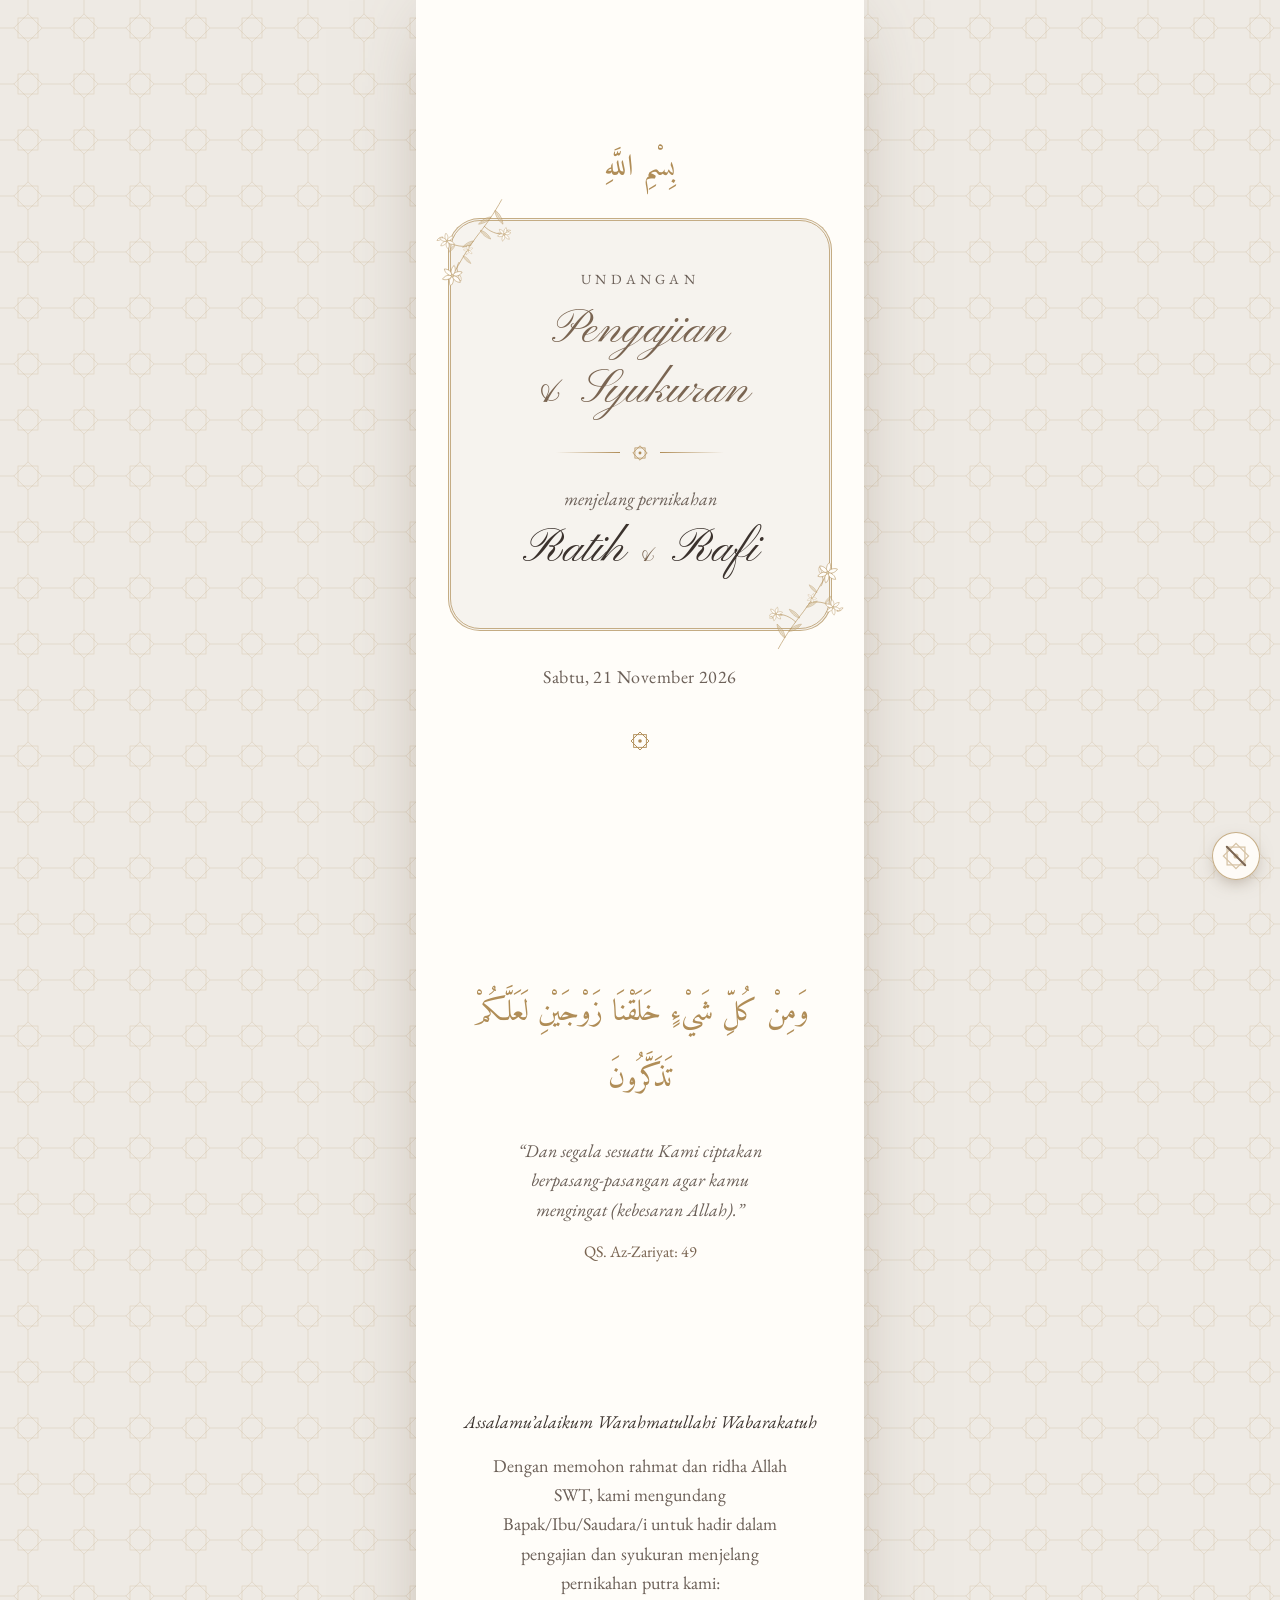
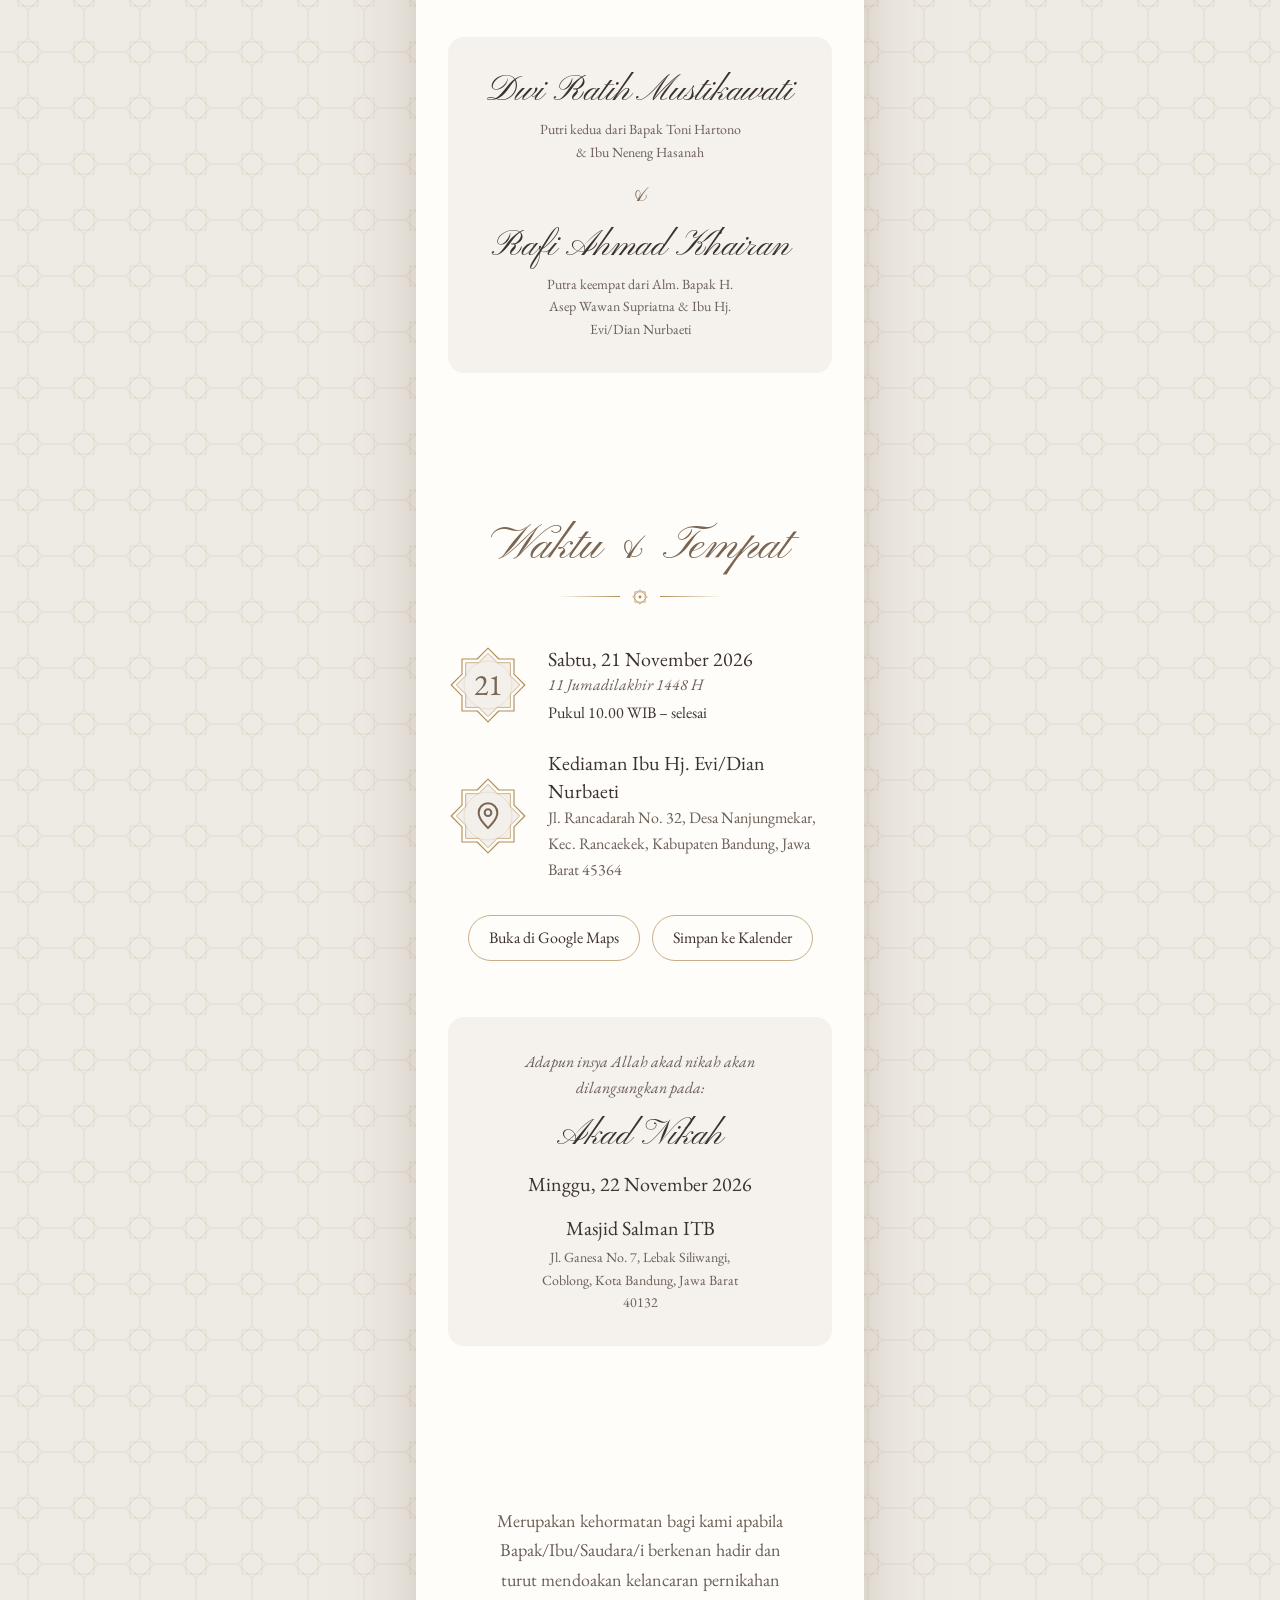
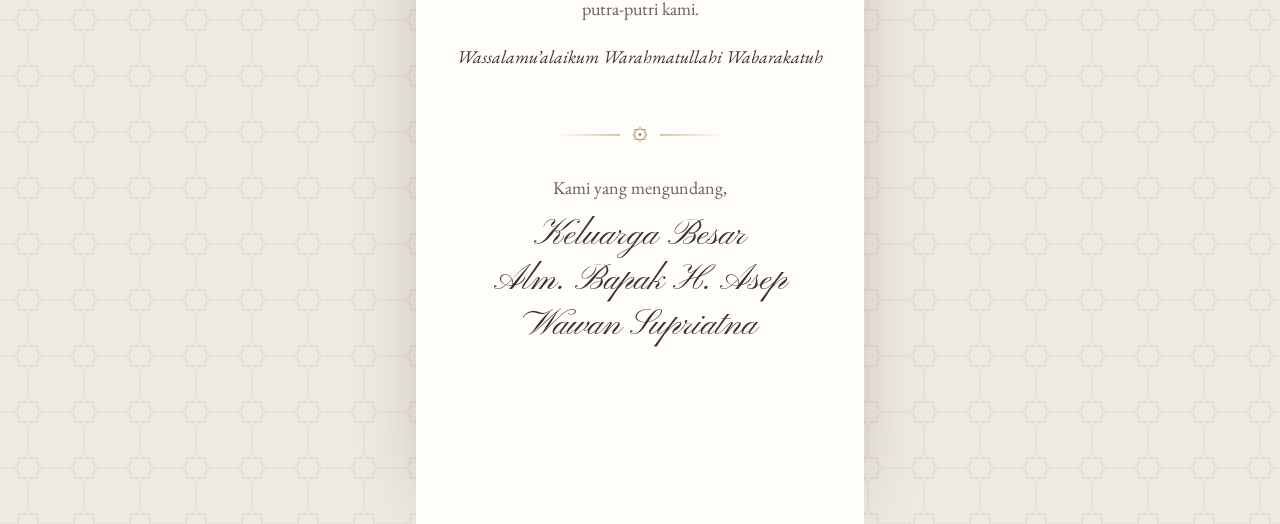
==== syukuran-rafi/index.html @ 630d7505 "Kategori: Teman Ratih & Rafi" ====
<!doctype html>
<html lang="id">
  <head>
    <meta charset="UTF-8" />
    <meta name="viewport" content="width=device-width, initial-scale=1.0" />
    <meta name="theme-color" content="#EEEAE4" />
    <link
      rel="icon"
      href="data:image/svg+xml,%3Csvg xmlns='http://www.w3.org/2000/svg' viewBox='-12 -12 24 24'%3E%3Cg fill='%23b08d57'%3E%3Crect x='-8' y='-8' width='16' height='16'/%3E%3Crect x='-8' y='-8' width='16' height='16' transform='rotate(45)'/%3E%3C/g%3E%3C/svg%3E"
    />
    <title>Undangan Pengajian & Syukuran Ratih & Rafi</title>
    <meta name="description" content="Undangan Pengajian & Syukuran Ratih & Rafi." />
    <meta property="og:title" content="Undangan Pengajian & Syukuran Ratih & Rafi" />
    <meta property="og:description" content="Dengan memohon rahmat dan ridha Allah SWT, kami mengundang Anda." />
    <link rel="preconnect" href="https://fonts.googleapis.com" />
    <link rel="preconnect" href="https://fonts.gstatic.com" crossorigin />
    <link
      href="https://fonts.googleapis.com/css2?family=Amiri:wght@400;700&family=EB+Garamond:ital,wght@0,400;0,500;1,400&family=Pinyon+Script&display=swap"
      rel="stylesheet"
    />
    <script type="module" crossorigin src="/assets/index-BGv2M8M6.js"></script>
    <link rel="modulepreload" crossorigin href="/assets/rolldown-runtime-hePW80VL.js">
    <link rel="stylesheet" crossorigin href="/assets/index-fp4oe4jm.css">
  </head>
  <body>
    <div id="root"></div>
  </body>
</html>
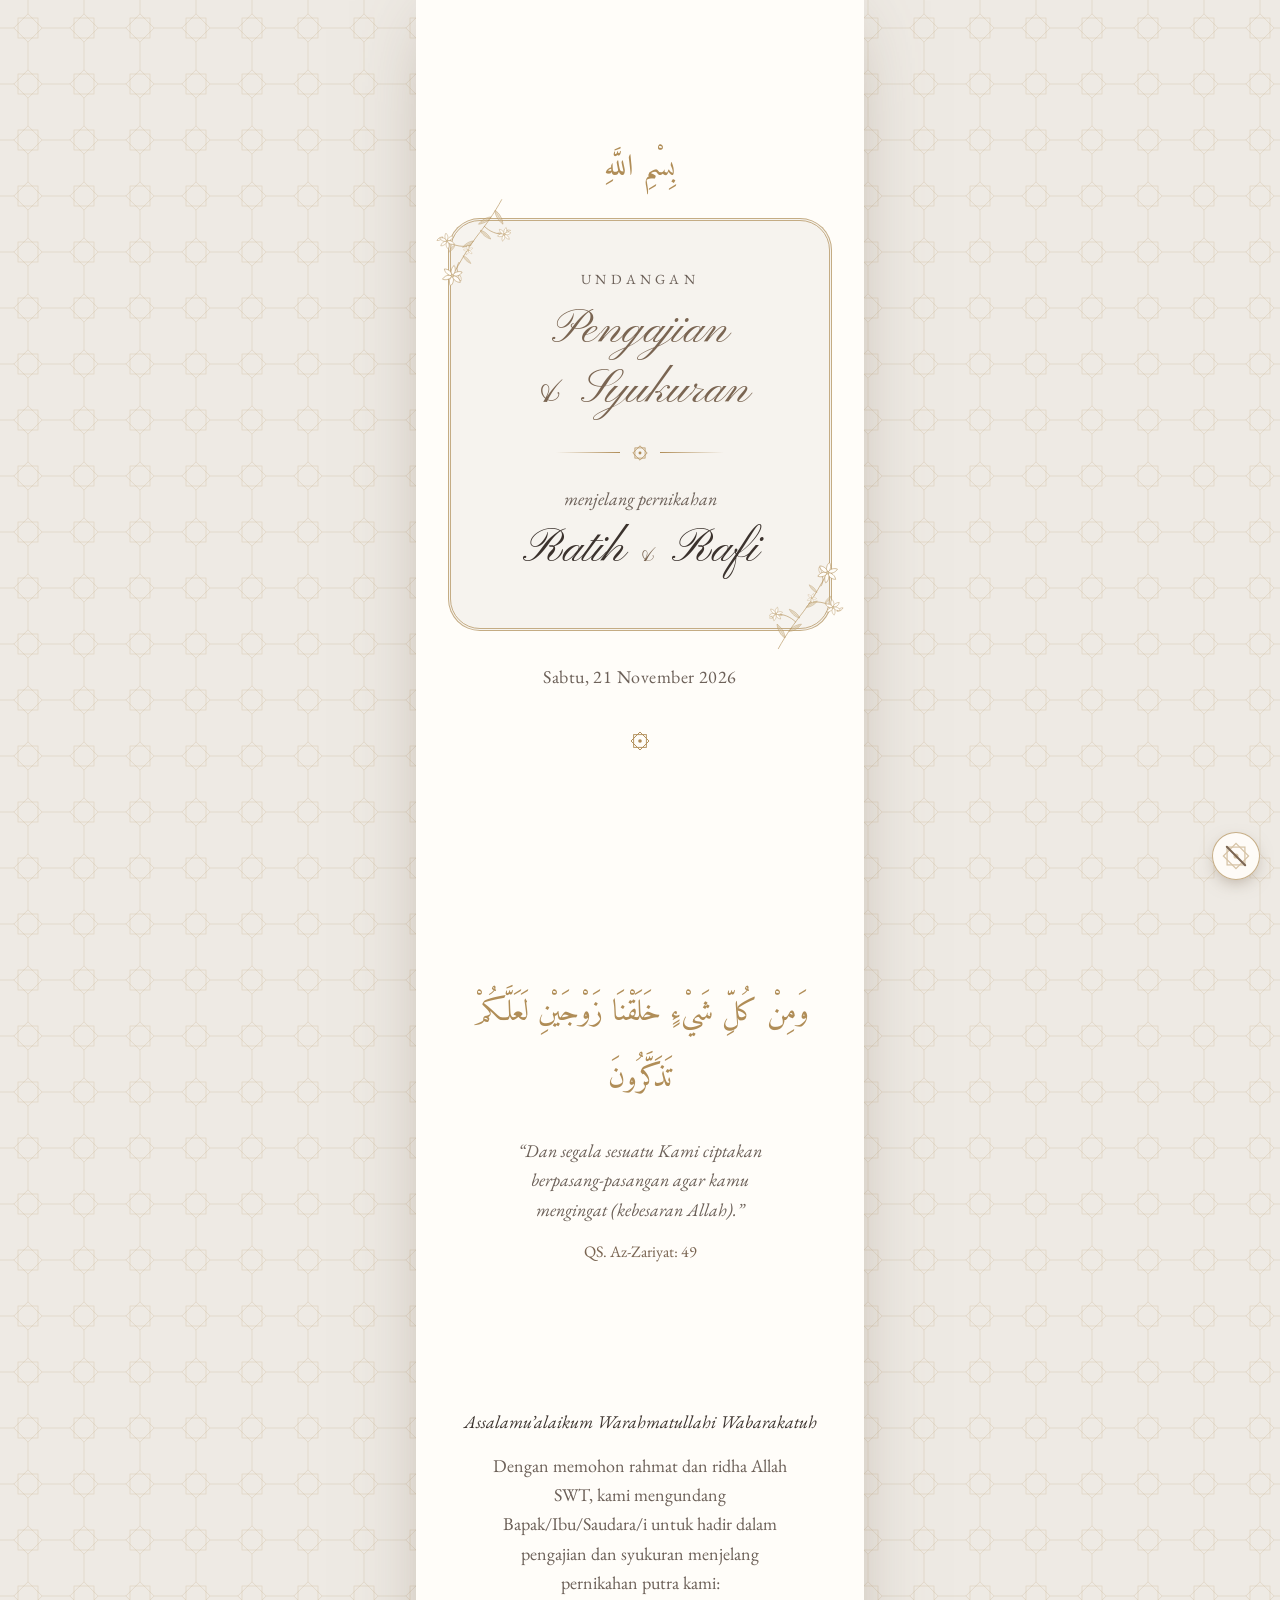
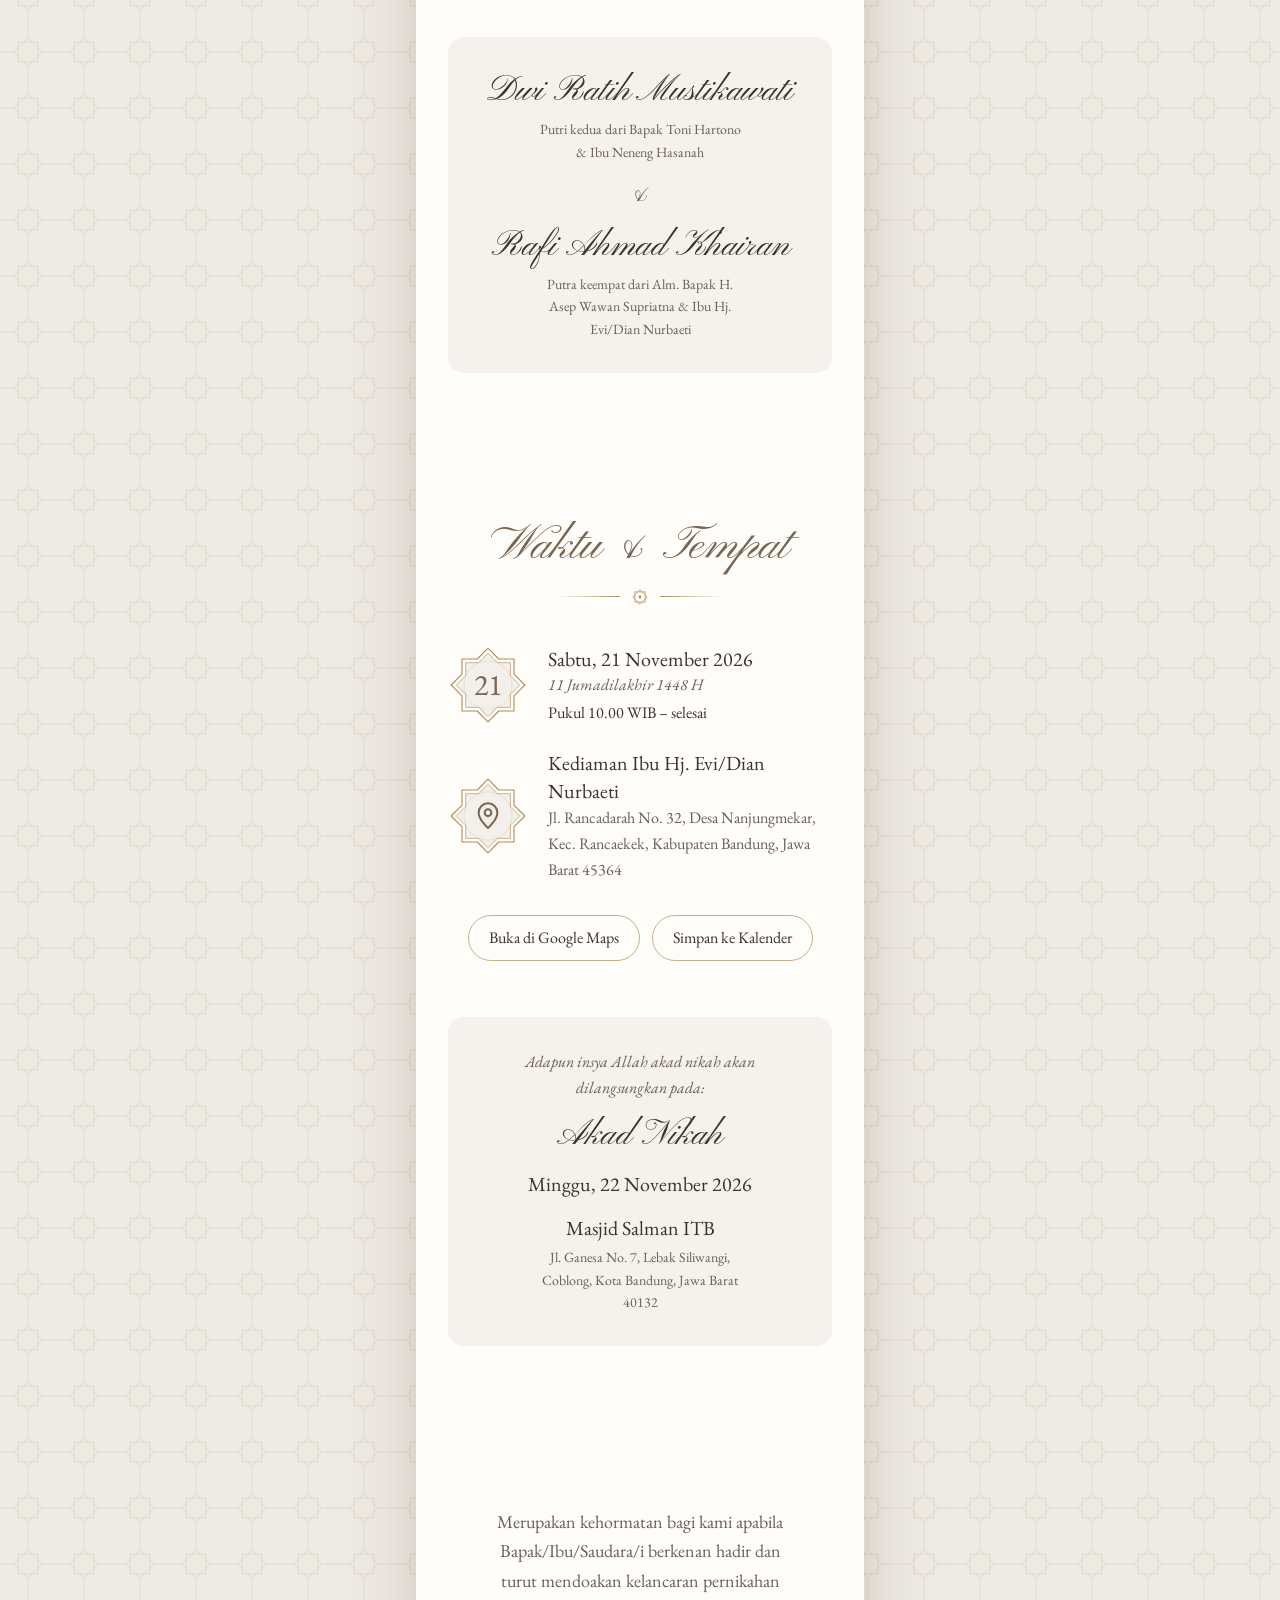
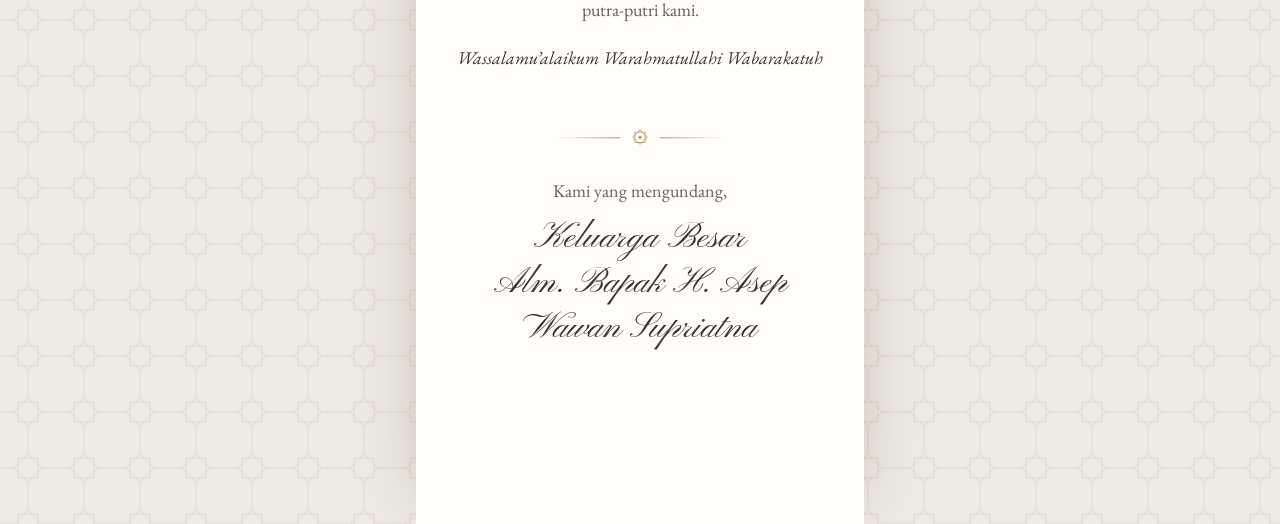
==== commit 4d2584e0: "Rincian keluarga per undangan untuk PDF" ====
--- a/syukuran-rafi/index.html
+++ b/syukuran-rafi/index.html
@@ -18,9 +18,9 @@
       href="https://fonts.googleapis.com/css2?family=Amiri:wght@400;700&family=EB+Garamond:ital,wght@0,400;0,500;1,400&family=Pinyon+Script&display=swap"
       rel="stylesheet"
     />
-    <script type="module" crossorigin src="/assets/index-BGv2M8M6.js"></script>
+    <script type="module" crossorigin src="/assets/index-CA8IB-wO.js"></script>
     <link rel="modulepreload" crossorigin href="/assets/rolldown-runtime-hePW80VL.js">
-    <link rel="stylesheet" crossorigin href="/assets/index-fp4oe4jm.css">
+    <link rel="stylesheet" crossorigin href="/assets/index-BjZryoip.css">
   </head>
   <body>
     <div id="root"></div>
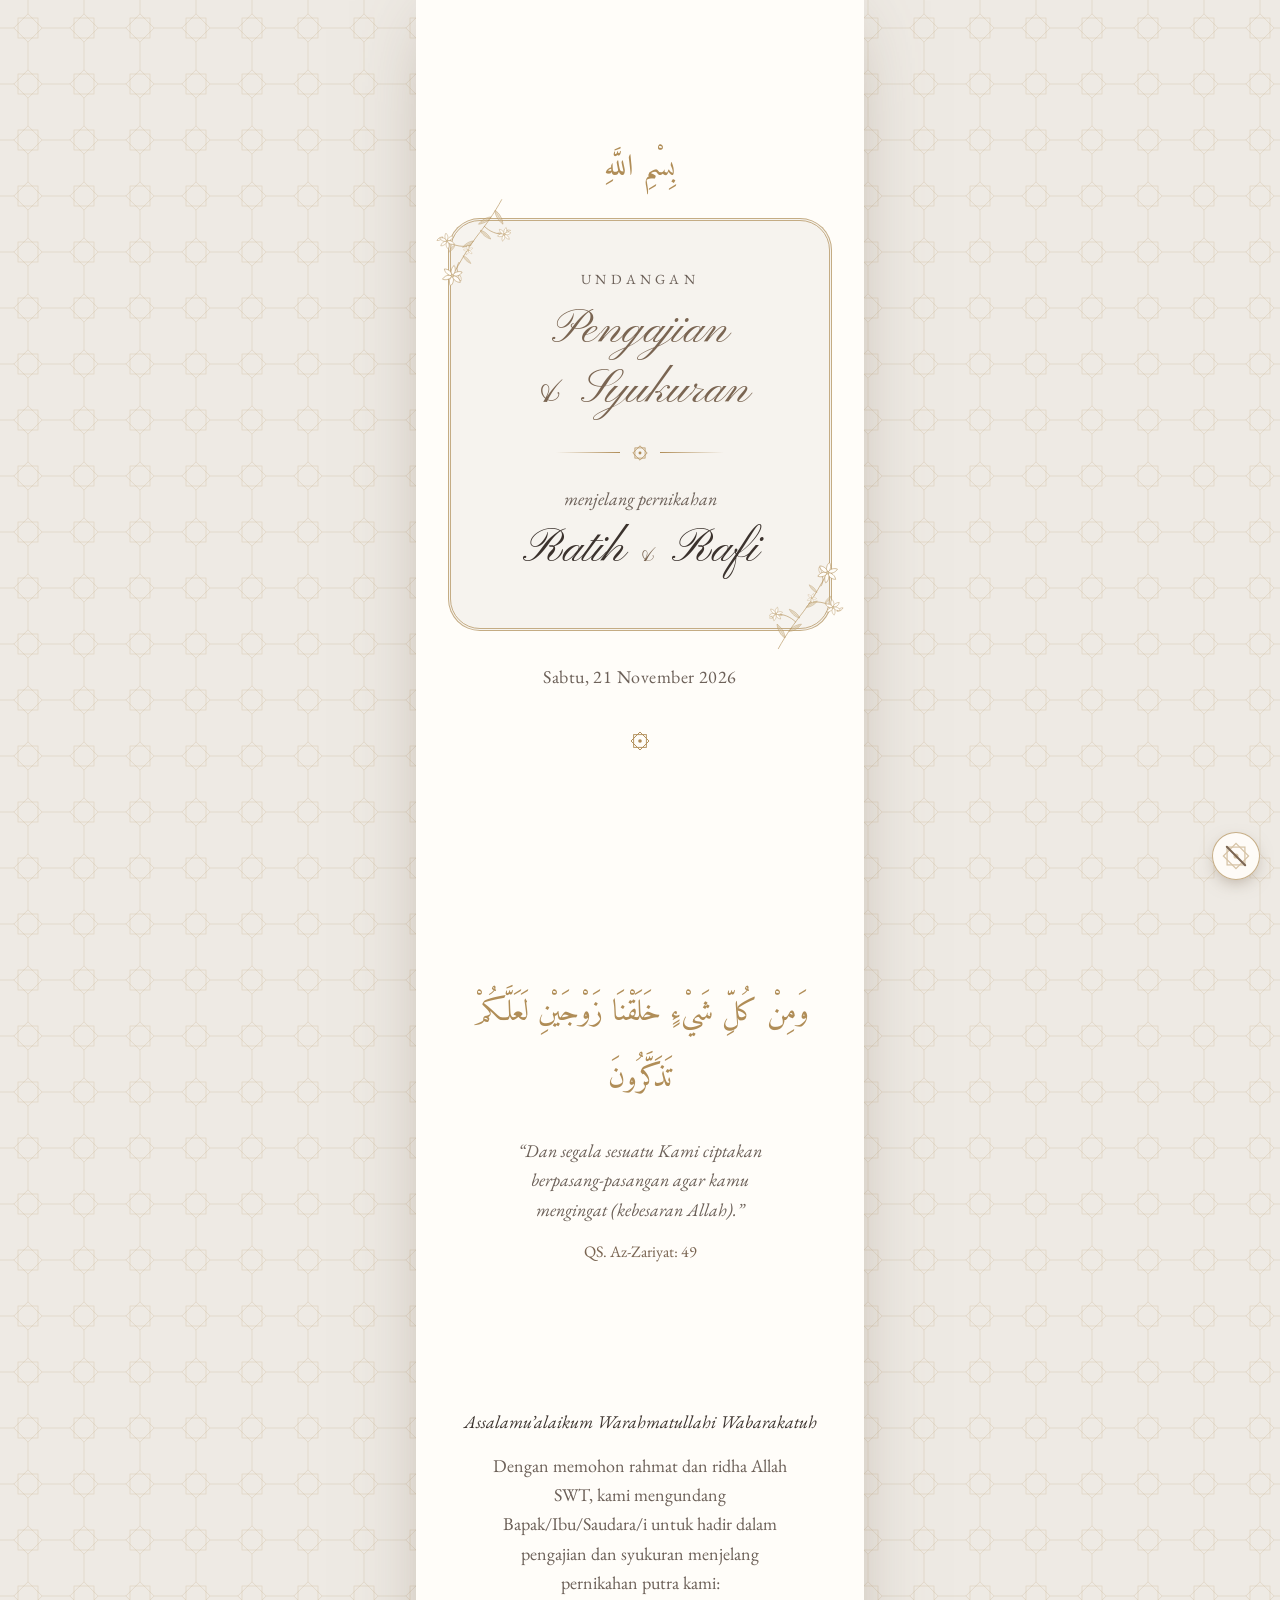
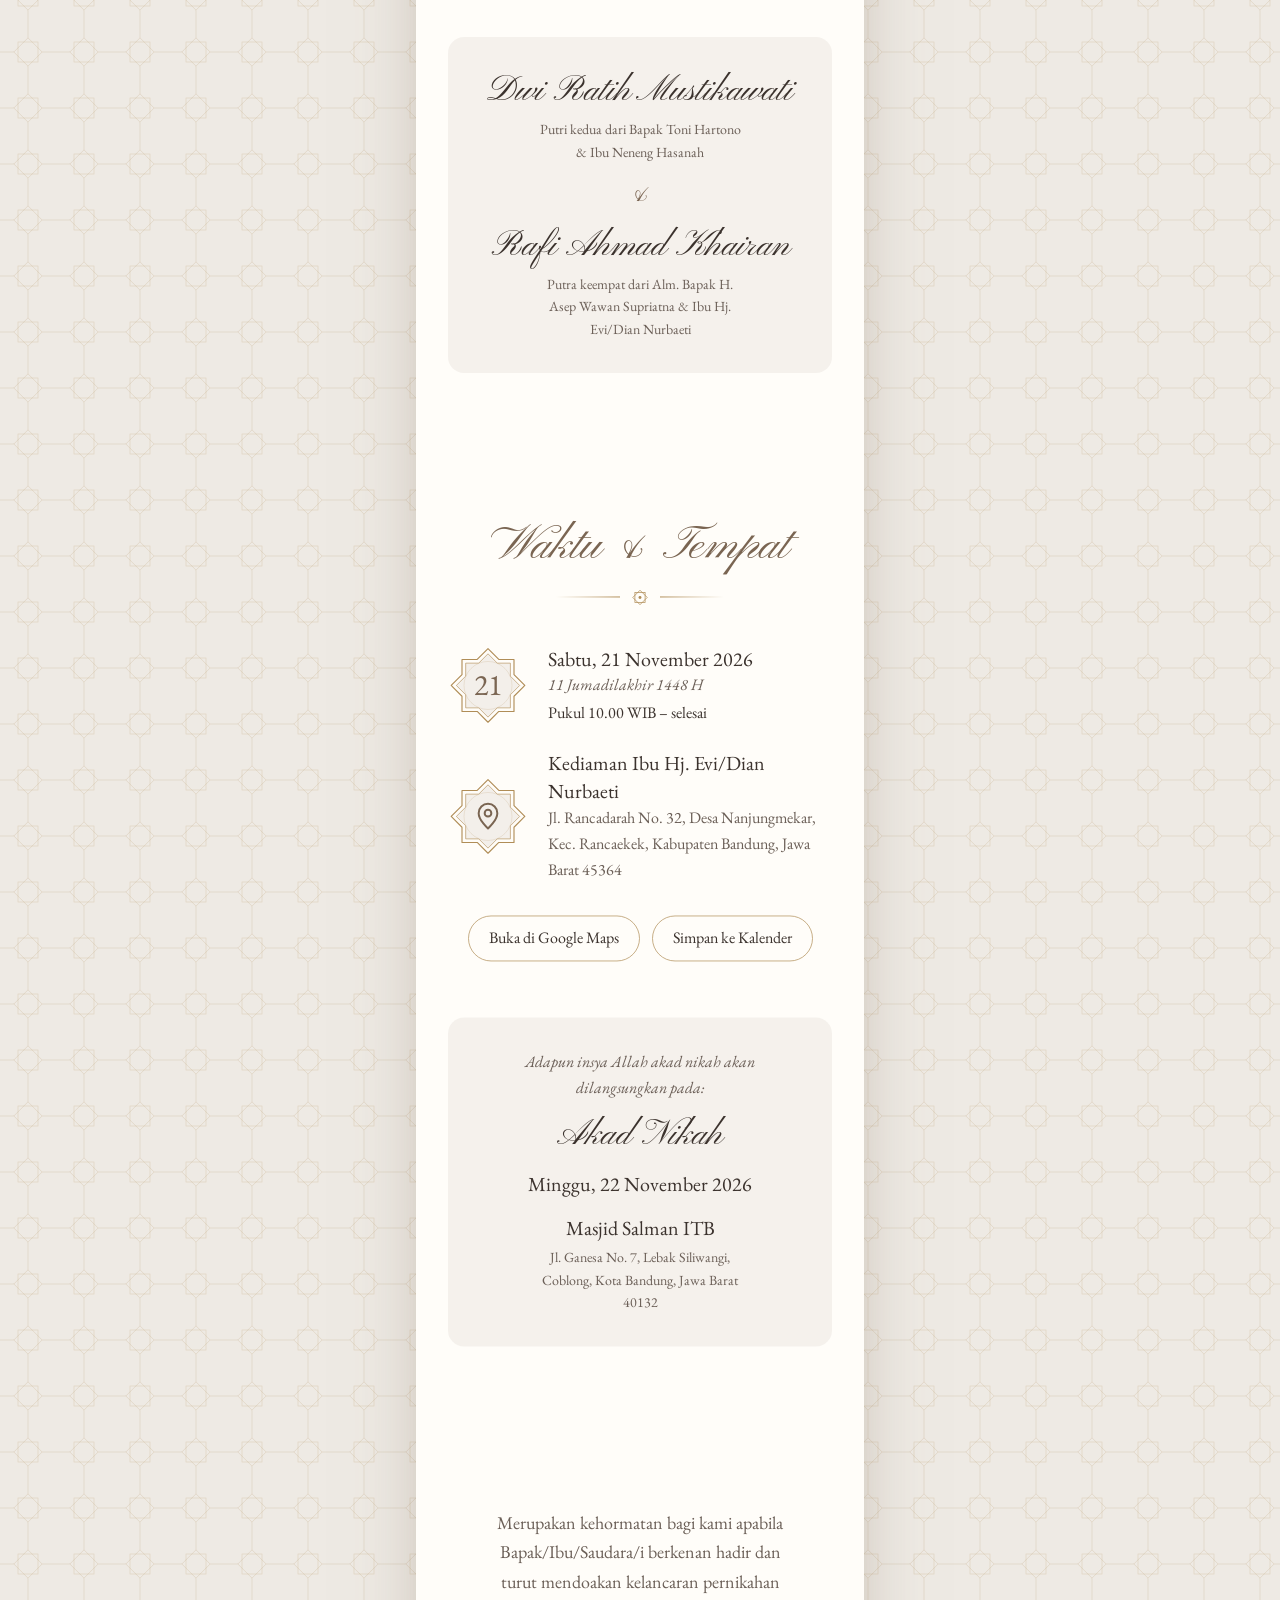
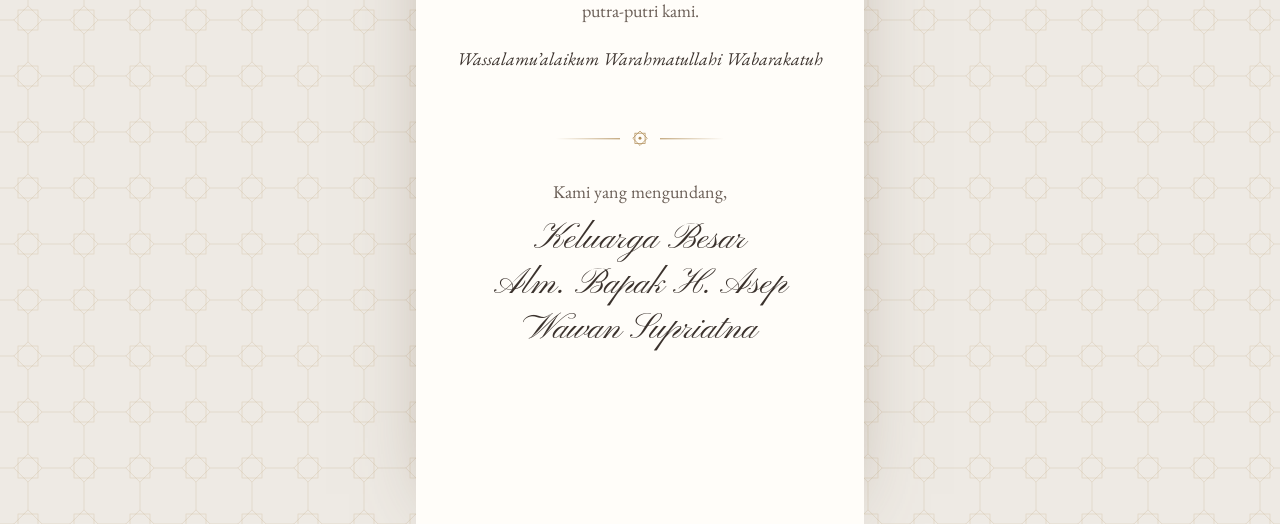
==== commit 4ba74087: "Rincian bisa dikirim per grup maupun satu per satu" ====
--- a/syukuran-rafi/index.html
+++ b/syukuran-rafi/index.html
@@ -18,9 +18,9 @@
       href="https://fonts.googleapis.com/css2?family=Amiri:wght@400;700&family=EB+Garamond:ital,wght@0,400;0,500;1,400&family=Pinyon+Script&display=swap"
       rel="stylesheet"
     />
-    <script type="module" crossorigin src="/assets/index-CA8IB-wO.js"></script>
+    <script type="module" crossorigin src="/assets/index-Cb41vRZj.js"></script>
     <link rel="modulepreload" crossorigin href="/assets/rolldown-runtime-hePW80VL.js">
-    <link rel="stylesheet" crossorigin href="/assets/index-BjZryoip.css">
+    <link rel="stylesheet" crossorigin href="/assets/index-DRLLfqcH.css">
   </head>
   <body>
     <div id="root"></div>
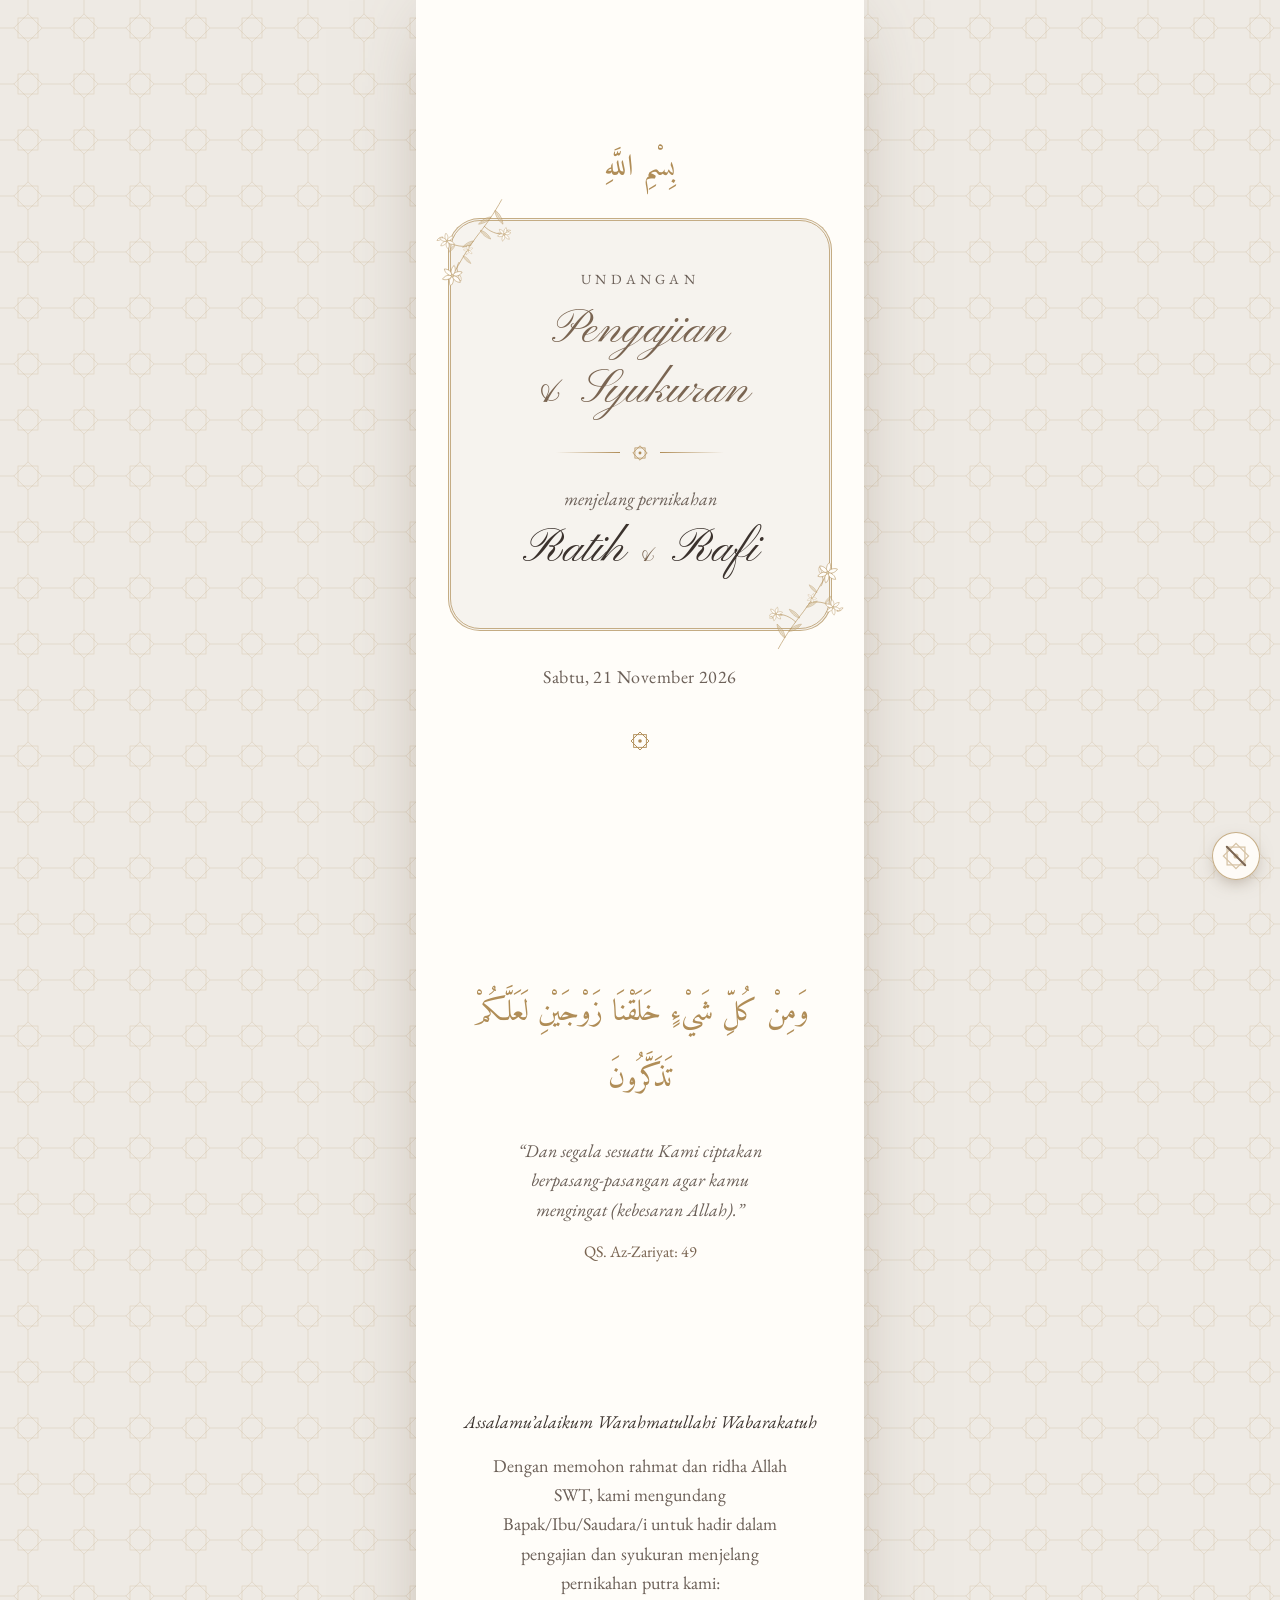
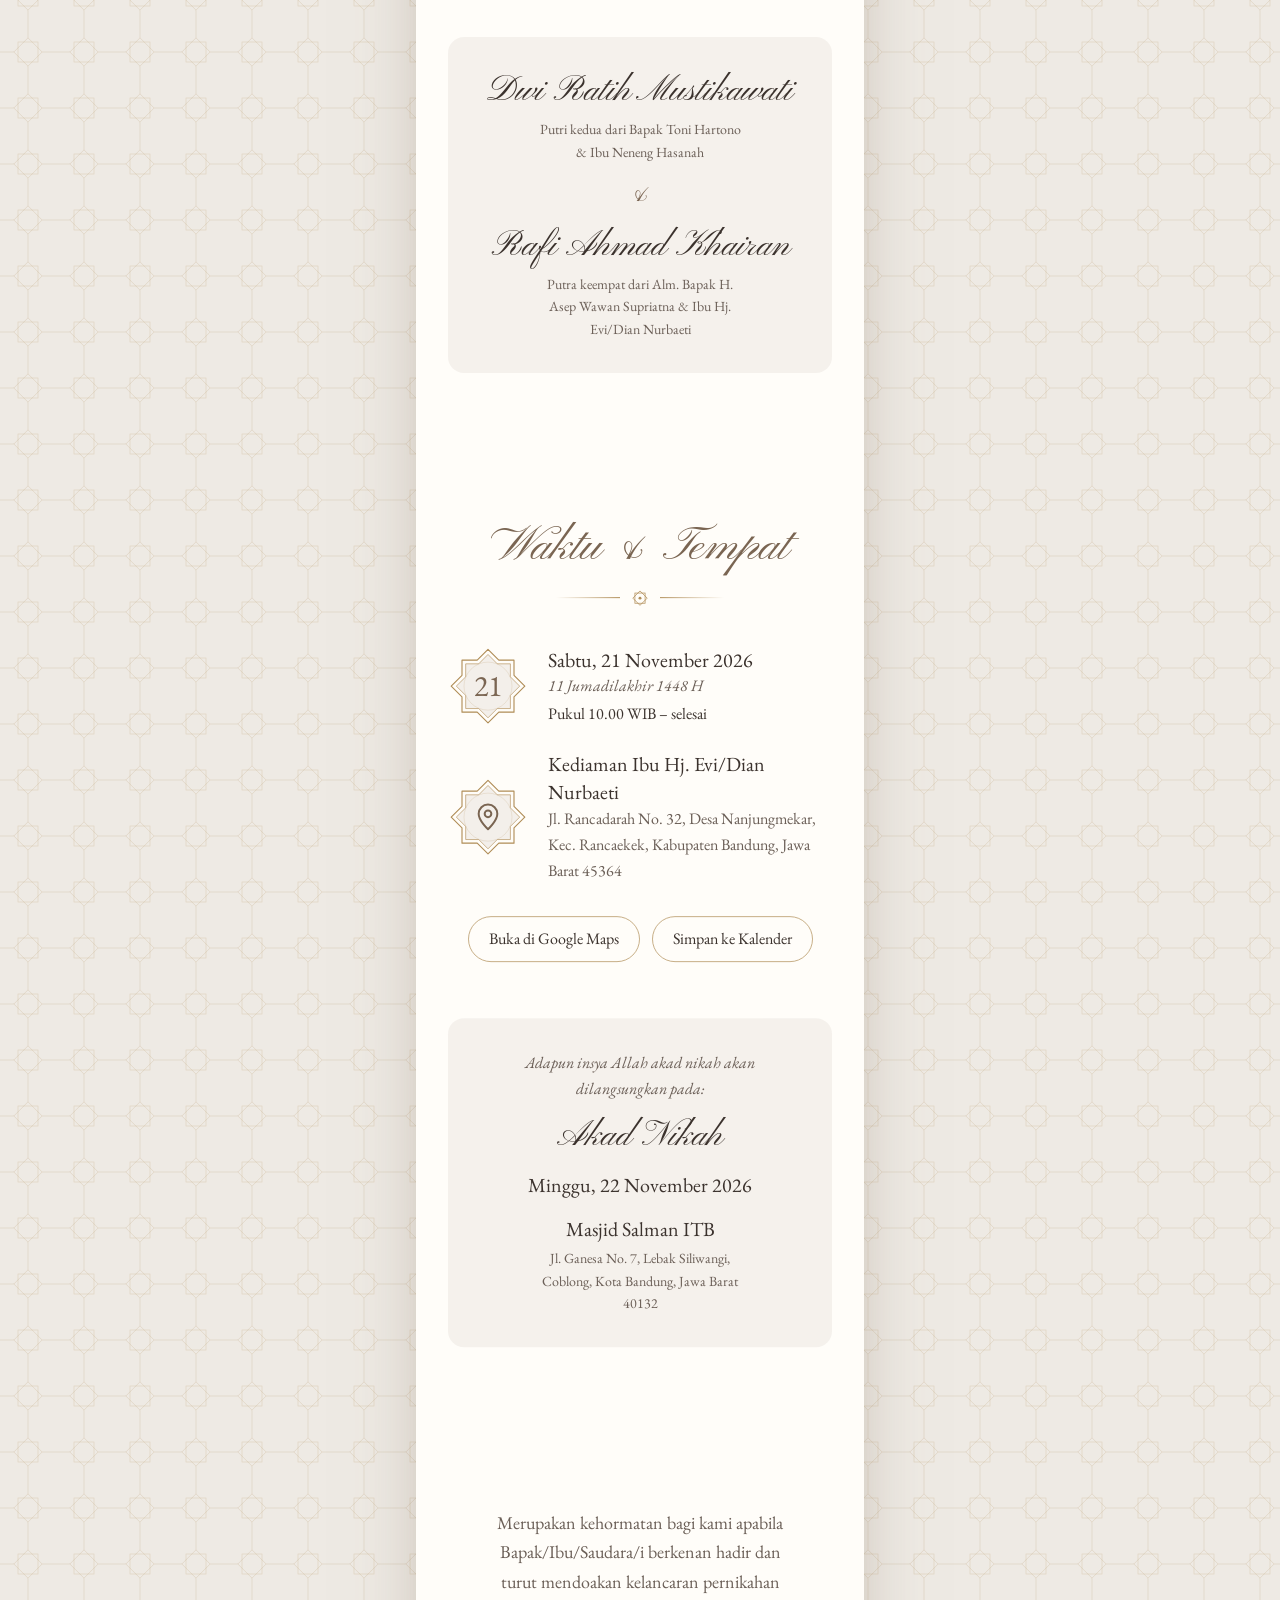
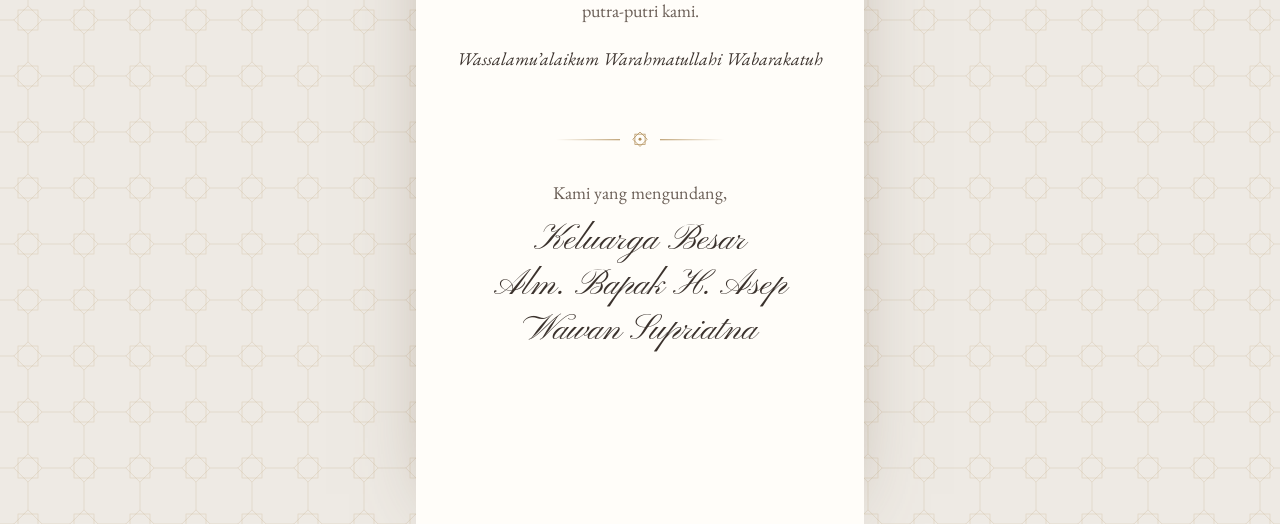
==== commit f261526e: "PDF: pisah perorangan & grup, kolom Voucher & Suvenir" ====
--- a/syukuran-rafi/index.html
+++ b/syukuran-rafi/index.html
@@ -18,7 +18,7 @@
       href="https://fonts.googleapis.com/css2?family=Amiri:wght@400;700&family=EB+Garamond:ital,wght@0,400;0,500;1,400&family=Pinyon+Script&display=swap"
       rel="stylesheet"
     />
-    <script type="module" crossorigin src="/assets/index-Cb41vRZj.js"></script>
+    <script type="module" crossorigin src="/assets/index-BrzRaJ8Y.js"></script>
     <link rel="modulepreload" crossorigin href="/assets/rolldown-runtime-hePW80VL.js">
     <link rel="stylesheet" crossorigin href="/assets/index-DRLLfqcH.css">
   </head>
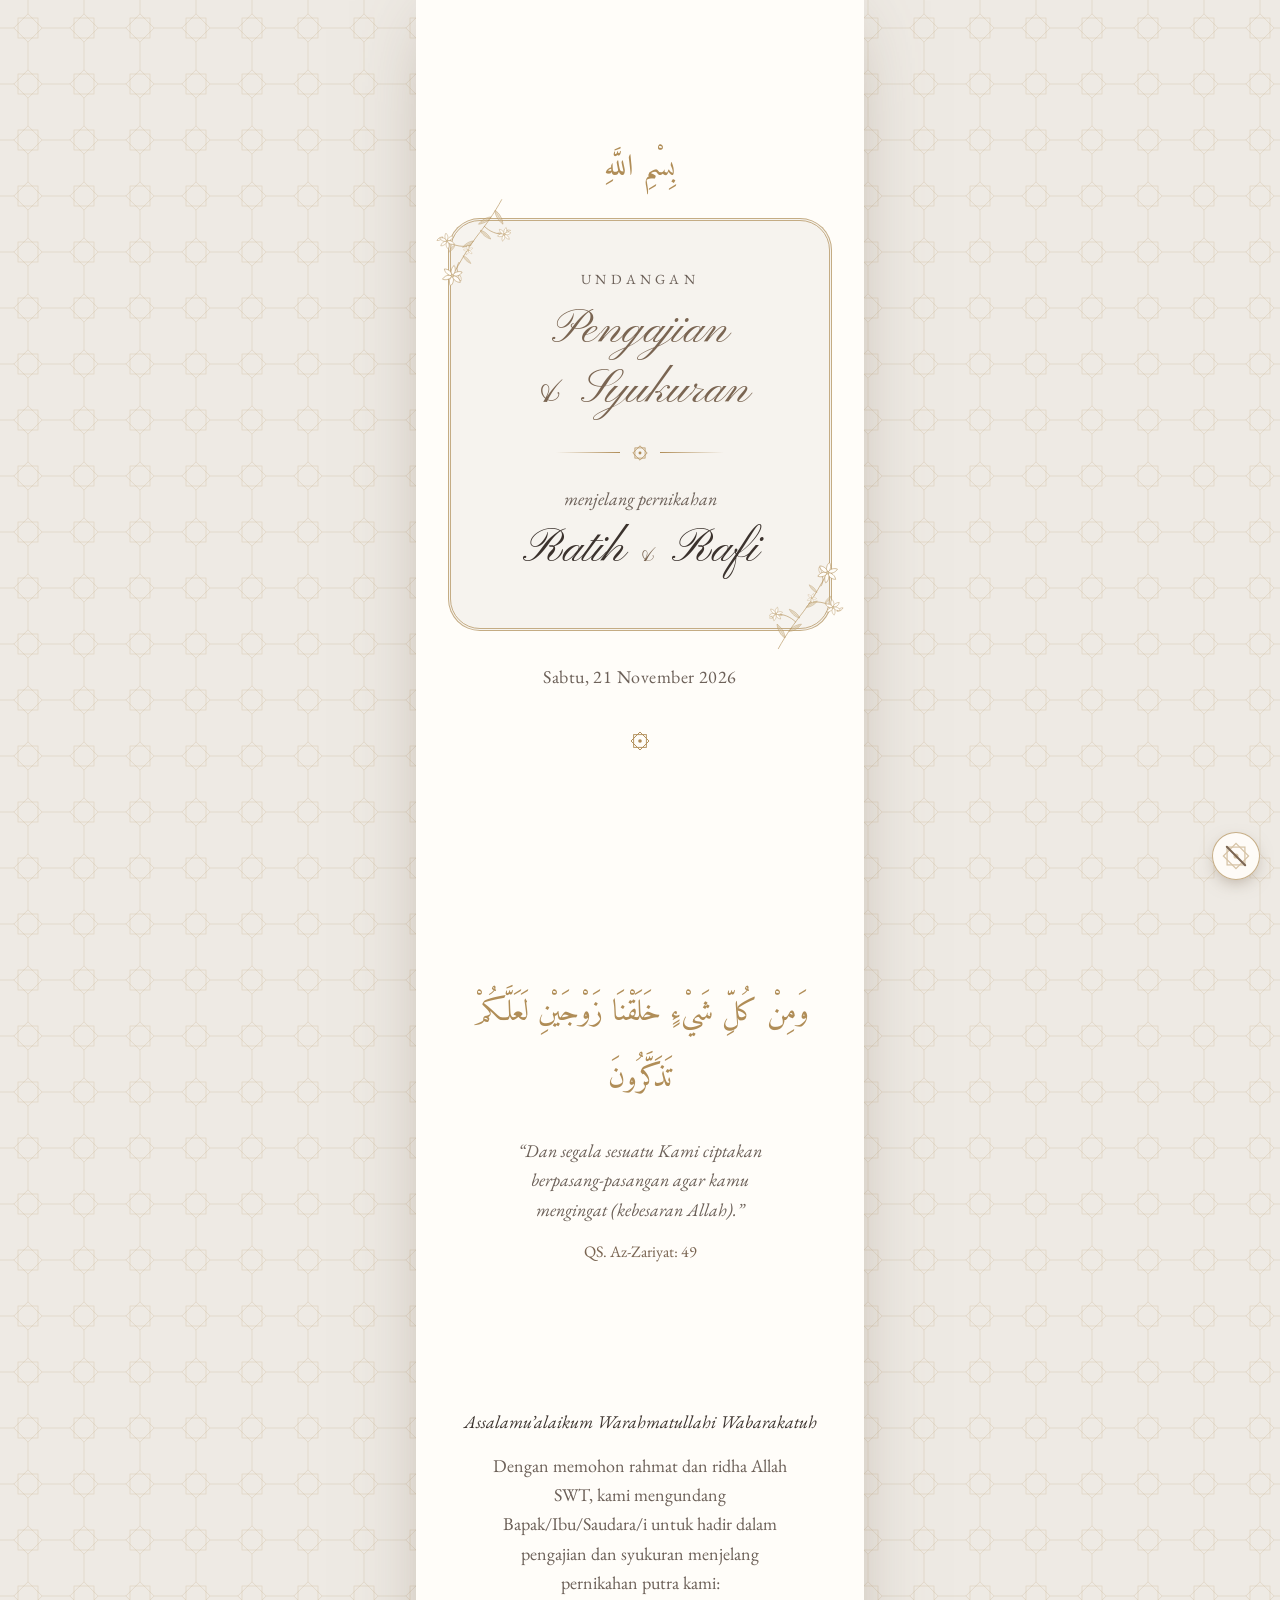
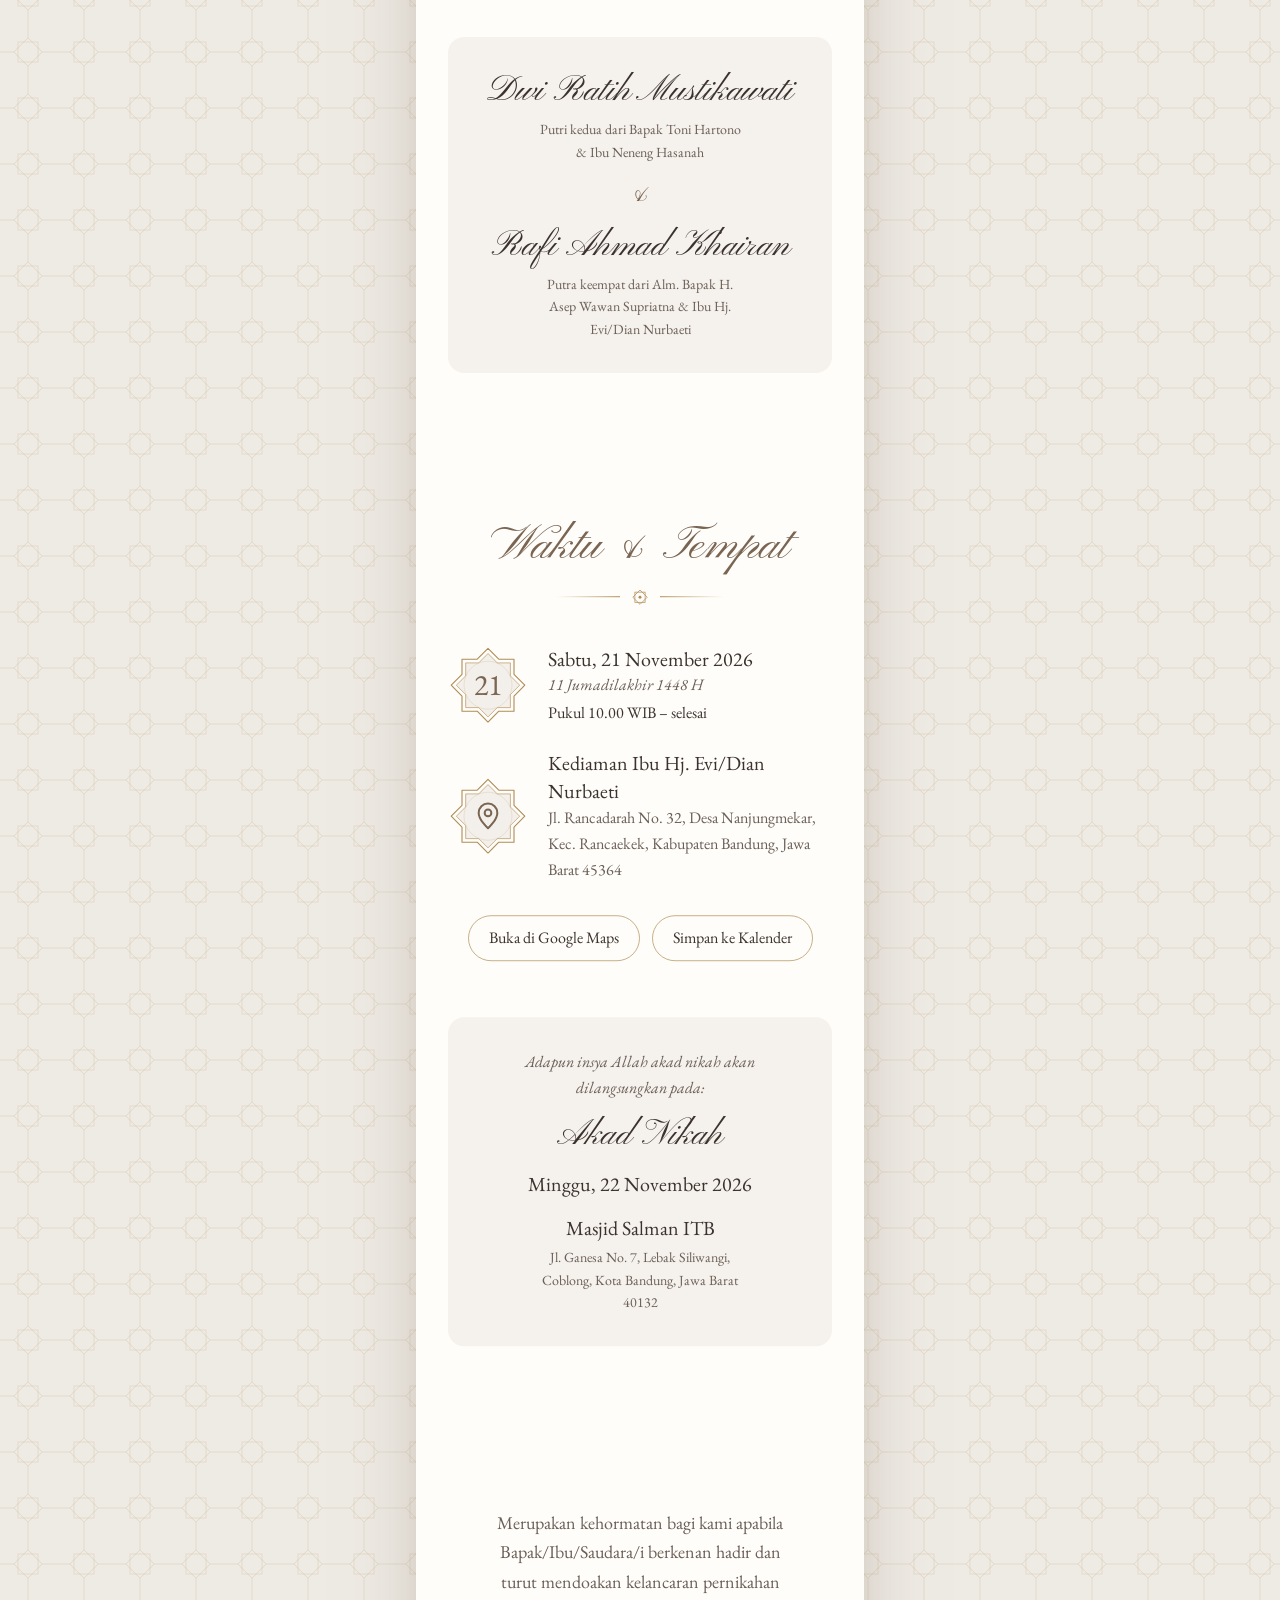
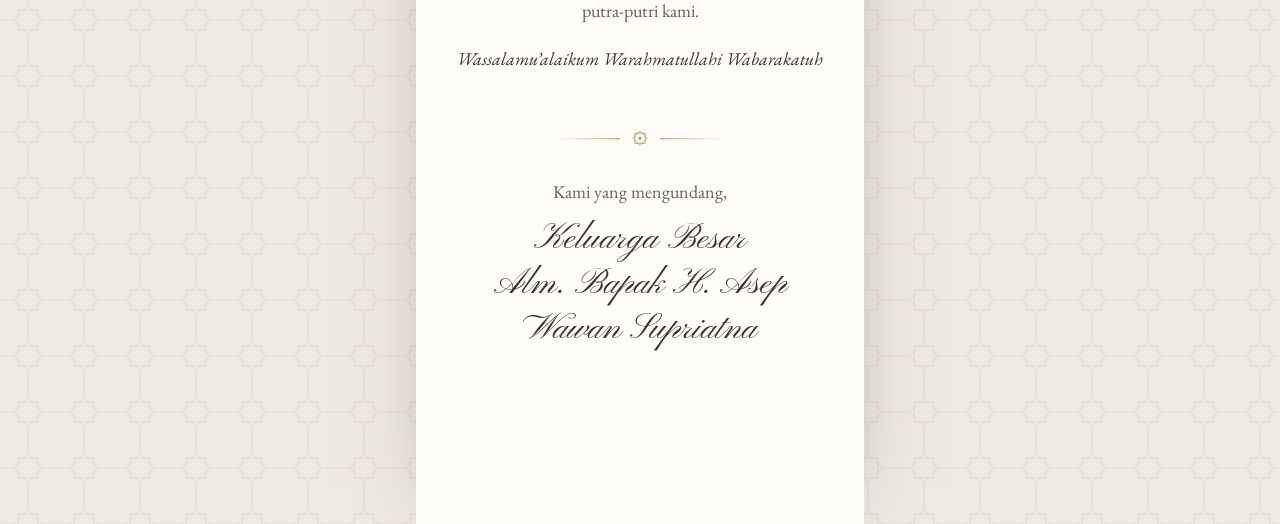
==== commit 6fa2aa16: "PDF: hapus judul bagian, perorangan di atas grup" ====
--- a/syukuran-rafi/index.html
+++ b/syukuran-rafi/index.html
@@ -18,7 +18,7 @@
       href="https://fonts.googleapis.com/css2?family=Amiri:wght@400;700&family=EB+Garamond:ital,wght@0,400;0,500;1,400&family=Pinyon+Script&display=swap"
       rel="stylesheet"
     />
-    <script type="module" crossorigin src="/assets/index-BrzRaJ8Y.js"></script>
+    <script type="module" crossorigin src="/assets/index-DMjQLH-z.js"></script>
     <link rel="modulepreload" crossorigin href="/assets/rolldown-runtime-hePW80VL.js">
     <link rel="stylesheet" crossorigin href="/assets/index-DRLLfqcH.css">
   </head>
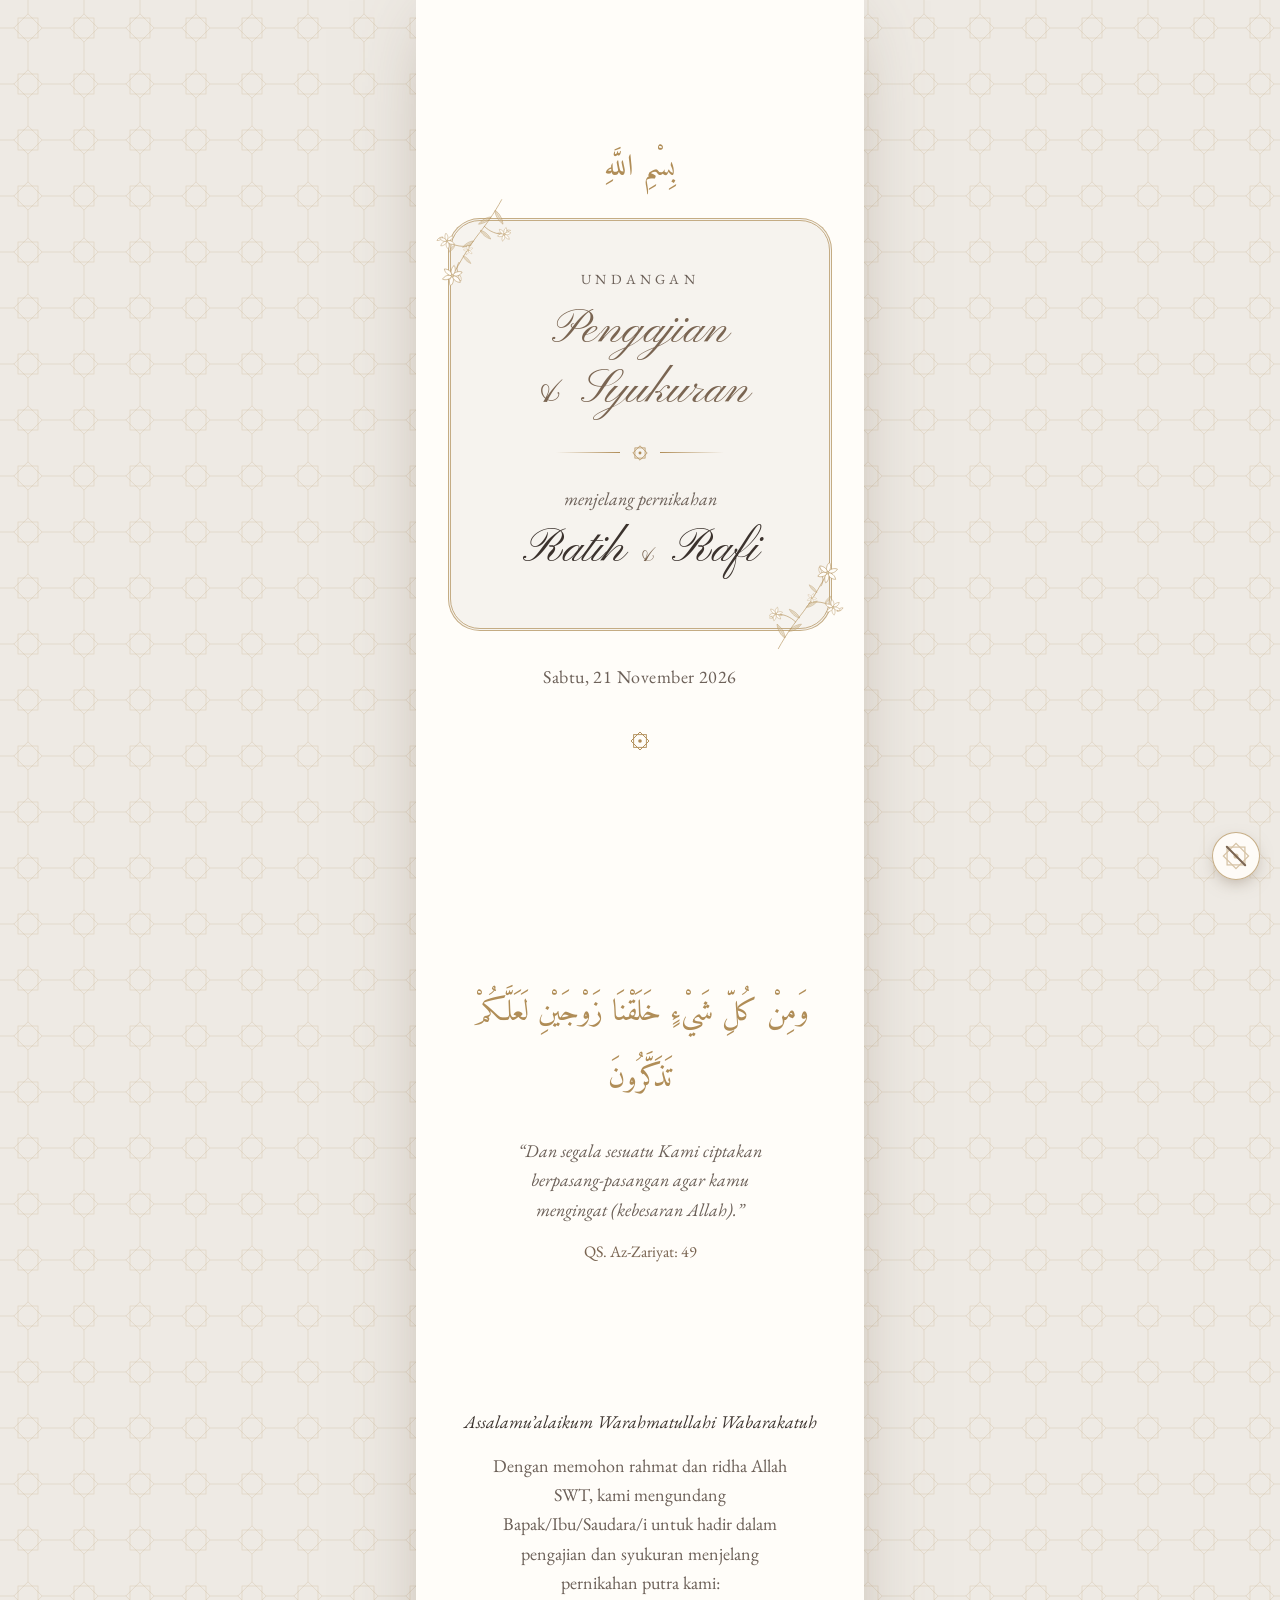
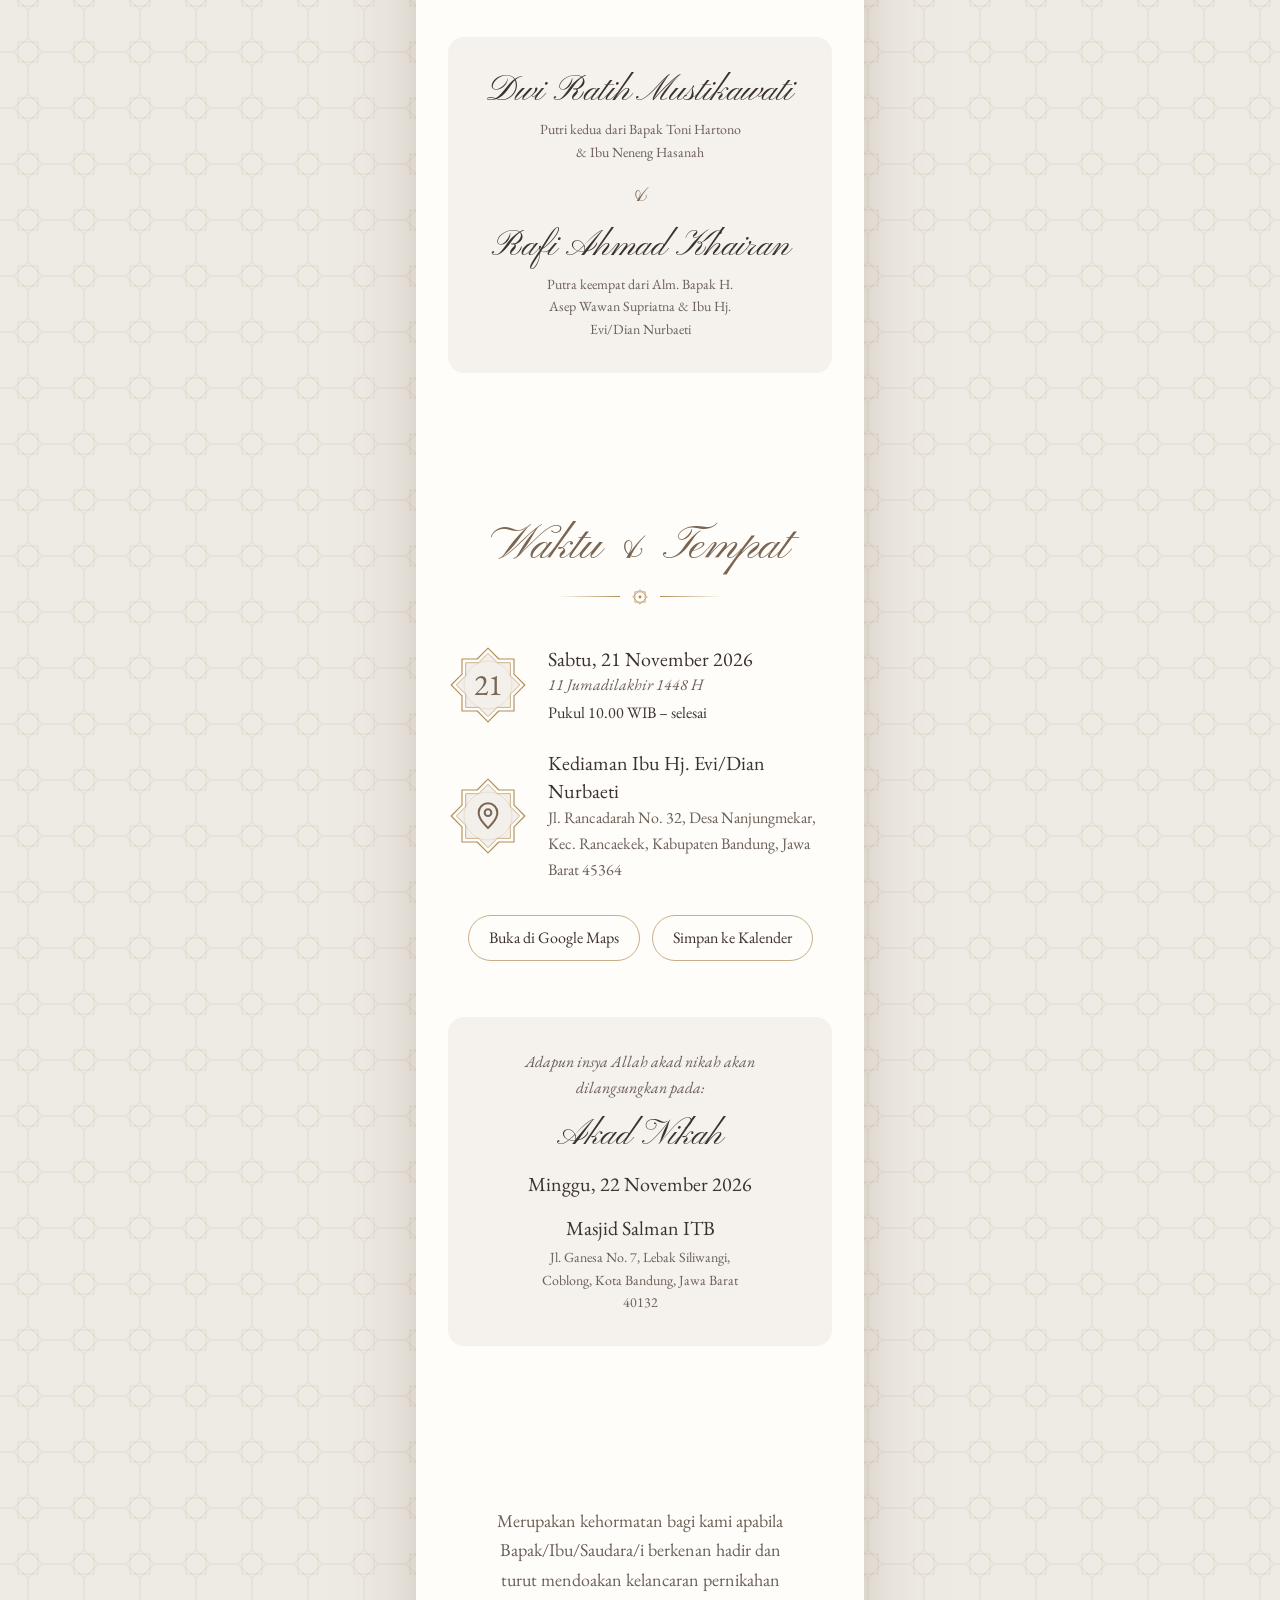
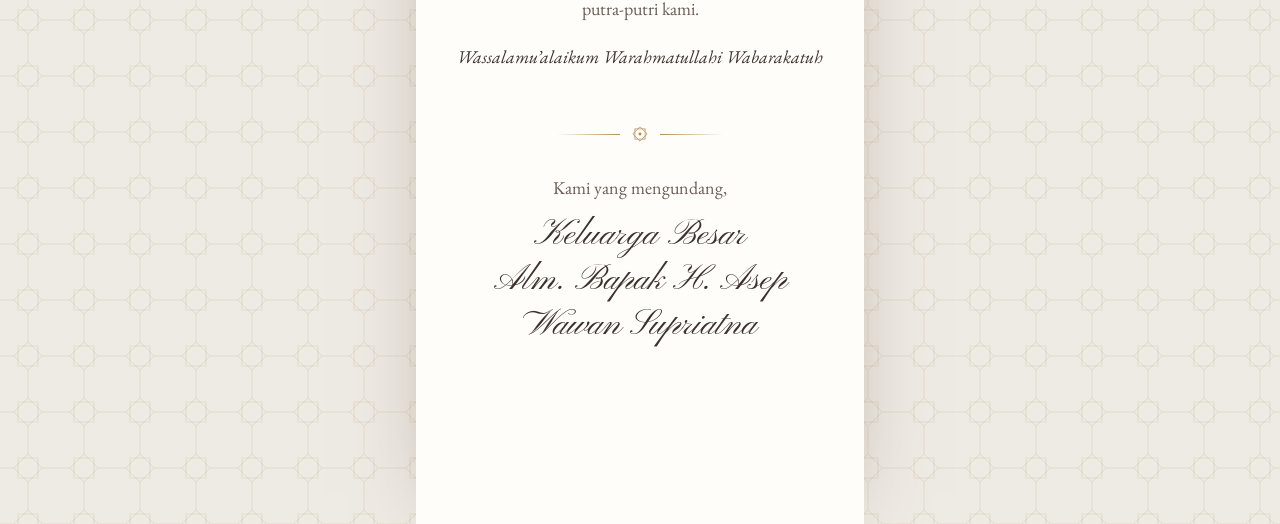
==== commit 01fcc173: "Tandai tamu tidak bisa hadir" ====
--- a/syukuran-rafi/index.html
+++ b/syukuran-rafi/index.html
@@ -18,9 +18,9 @@
       href="https://fonts.googleapis.com/css2?family=Amiri:wght@400;700&family=EB+Garamond:ital,wght@0,400;0,500;1,400&family=Pinyon+Script&display=swap"
       rel="stylesheet"
     />
-    <script type="module" crossorigin src="/assets/index-DMjQLH-z.js"></script>
+    <script type="module" crossorigin src="/assets/index-DLQ5qDsx.js"></script>
     <link rel="modulepreload" crossorigin href="/assets/rolldown-runtime-hePW80VL.js">
-    <link rel="stylesheet" crossorigin href="/assets/index-DRLLfqcH.css">
+    <link rel="stylesheet" crossorigin href="/assets/index-Bnahw4Mp.css">
   </head>
   <body>
     <div id="root"></div>
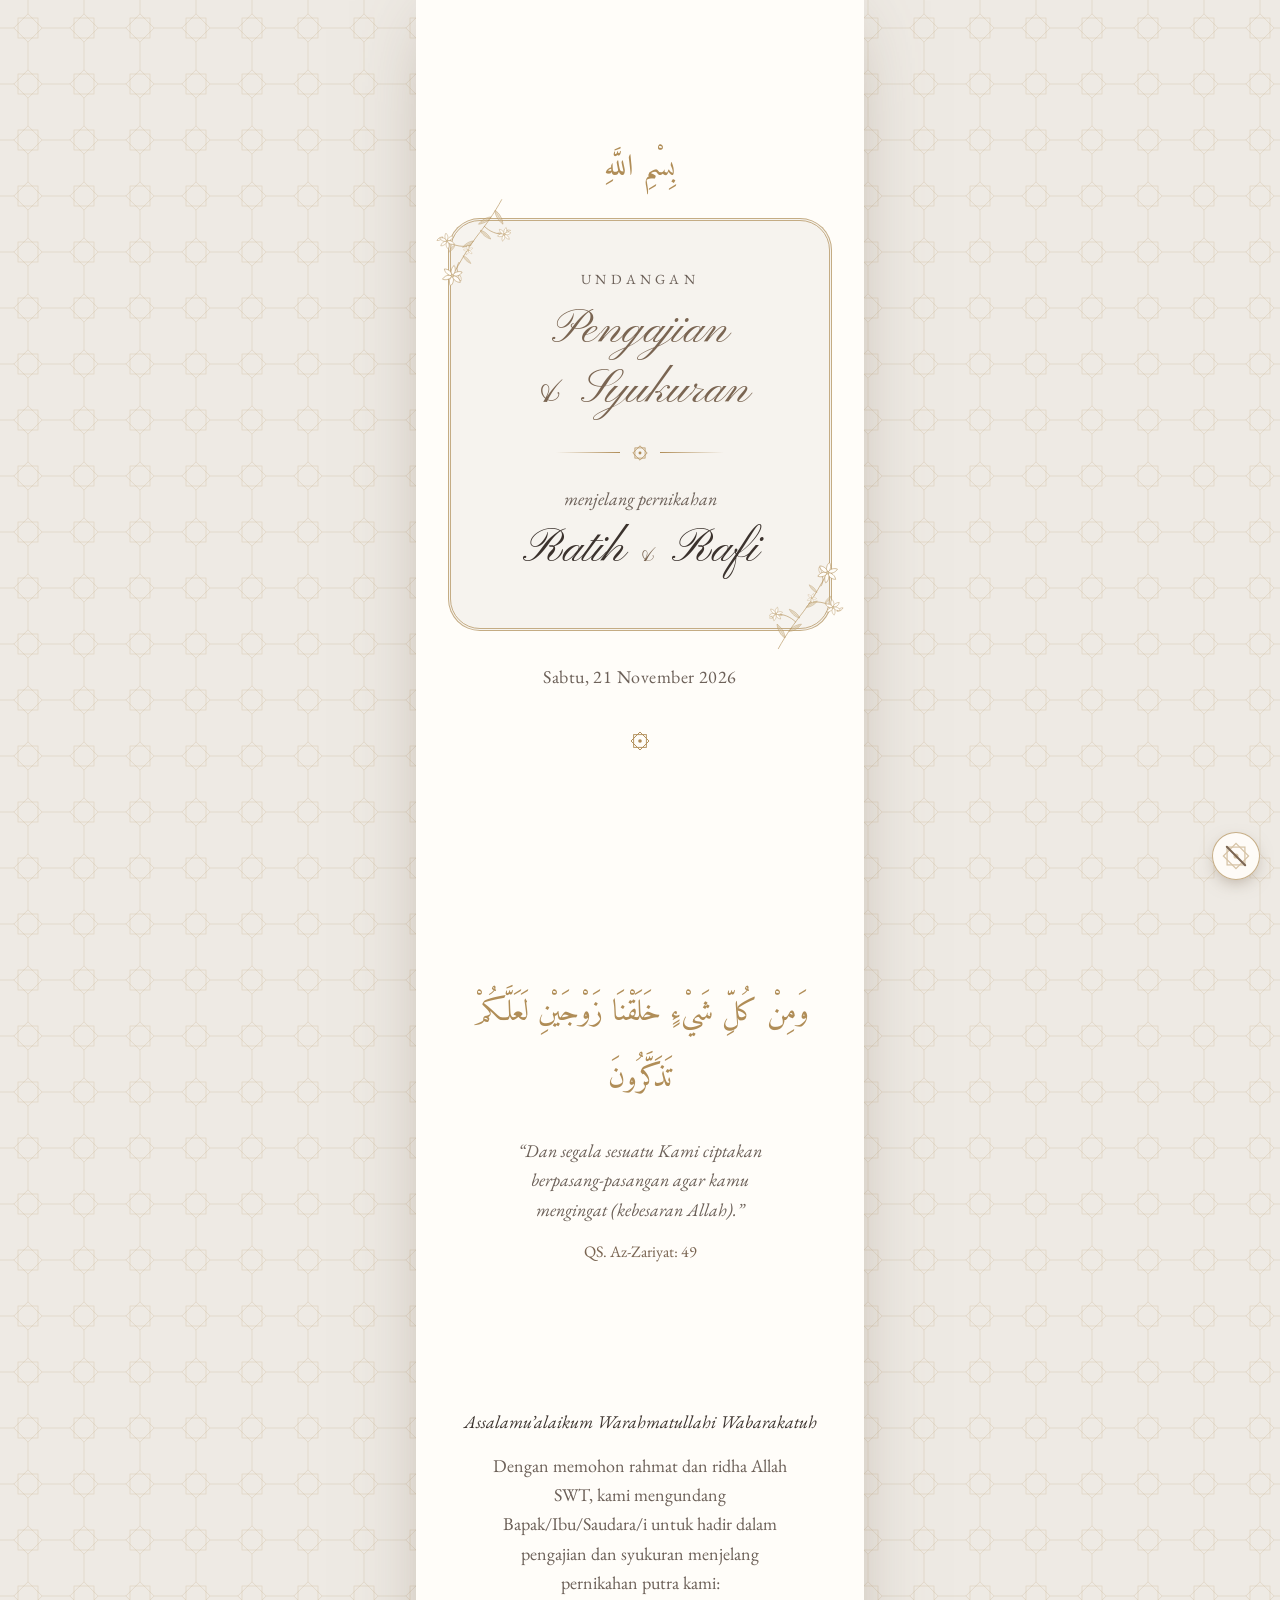
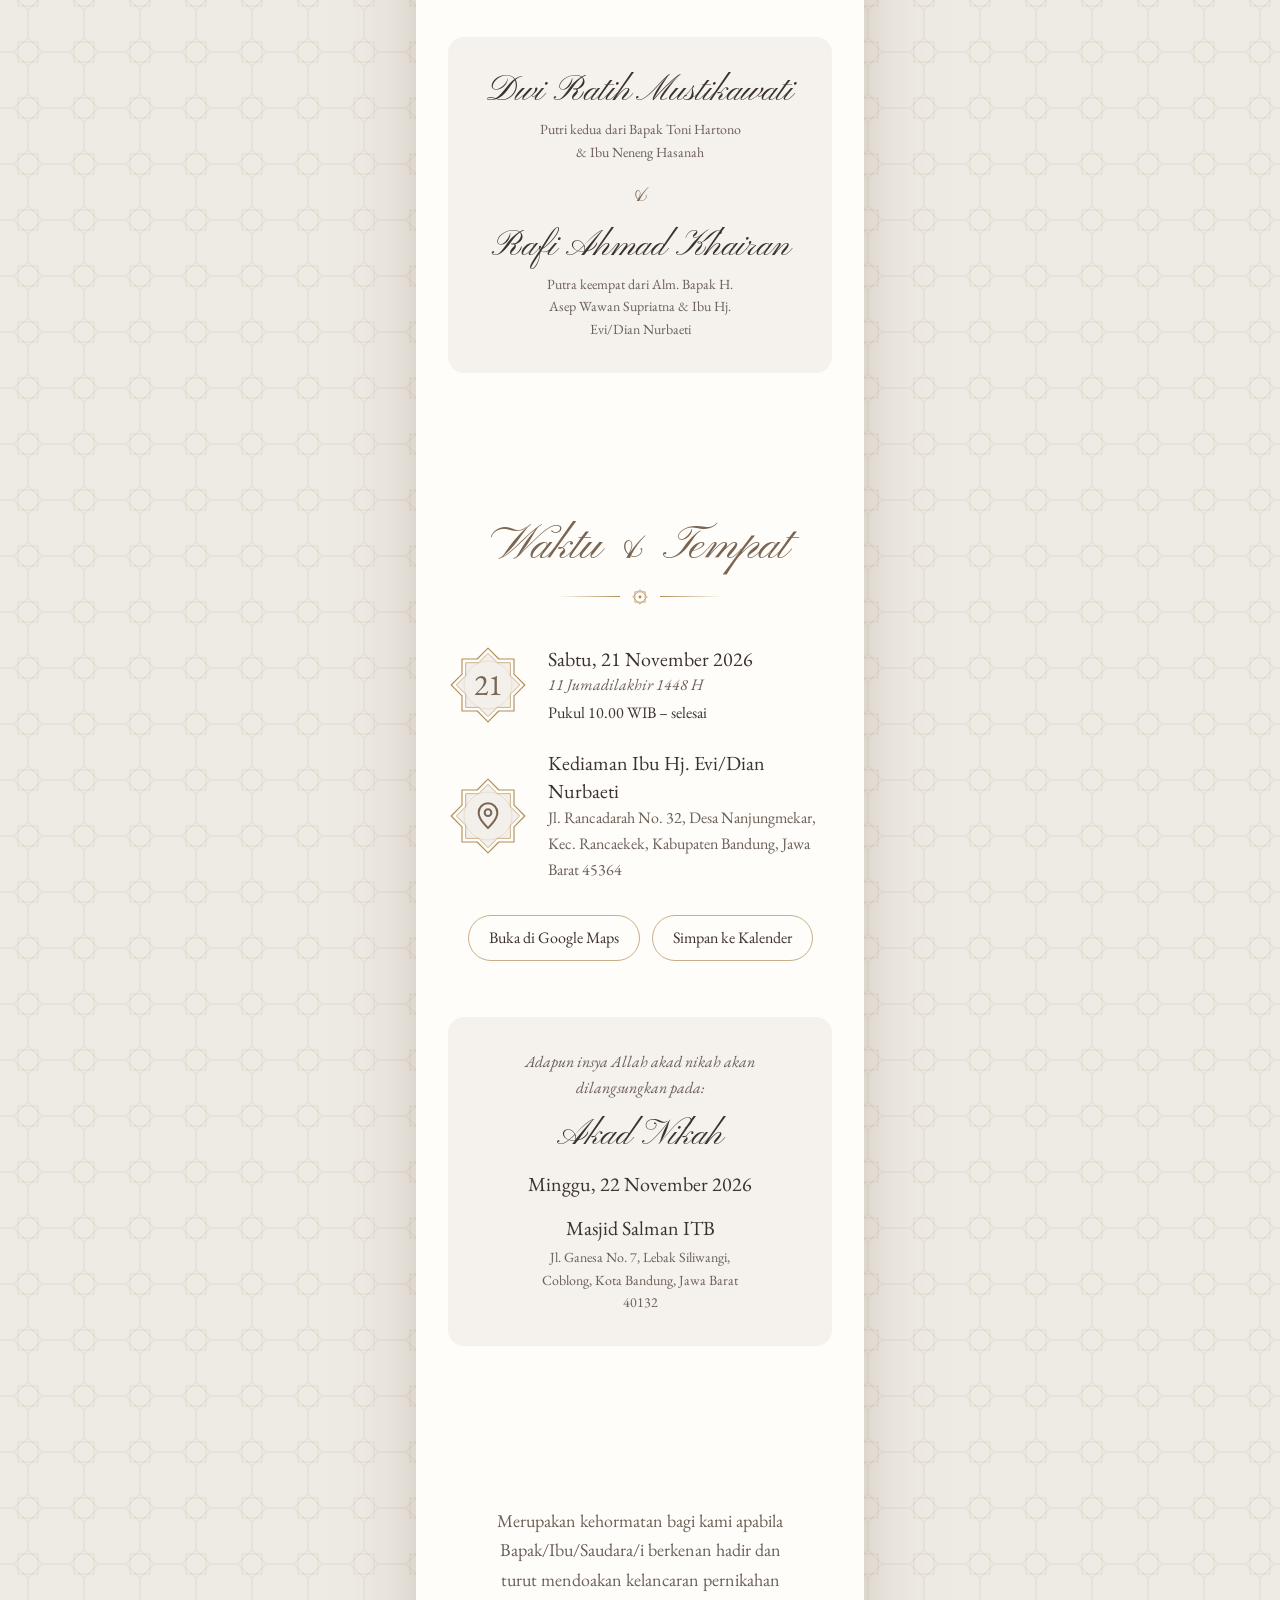
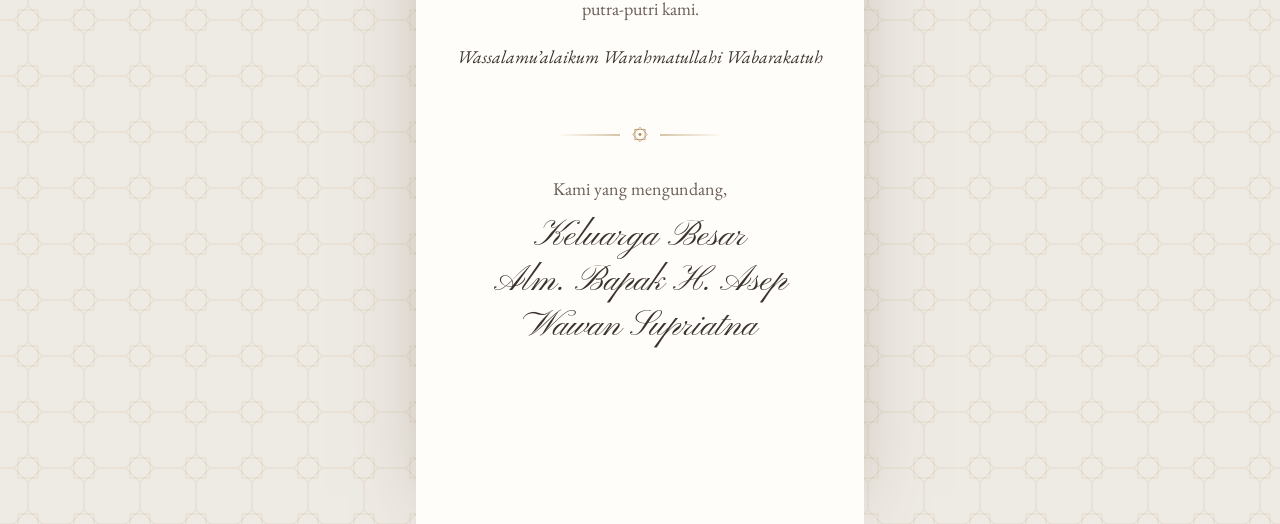
==== commit 3841e252: "Undangan dihitung per rincian, tidak hadir di kartu Orang" ====
--- a/syukuran-rafi/index.html
+++ b/syukuran-rafi/index.html
@@ -18,9 +18,9 @@
       href="https://fonts.googleapis.com/css2?family=Amiri:wght@400;700&family=EB+Garamond:ital,wght@0,400;0,500;1,400&family=Pinyon+Script&display=swap"
       rel="stylesheet"
     />
-    <script type="module" crossorigin src="/assets/index-DLQ5qDsx.js"></script>
+    <script type="module" crossorigin src="/assets/index-CUYy4KFv.js"></script>
     <link rel="modulepreload" crossorigin href="/assets/rolldown-runtime-hePW80VL.js">
-    <link rel="stylesheet" crossorigin href="/assets/index-Bnahw4Mp.css">
+    <link rel="stylesheet" crossorigin href="/assets/index-T5nTk975.css">
   </head>
   <body>
     <div id="root"></div>
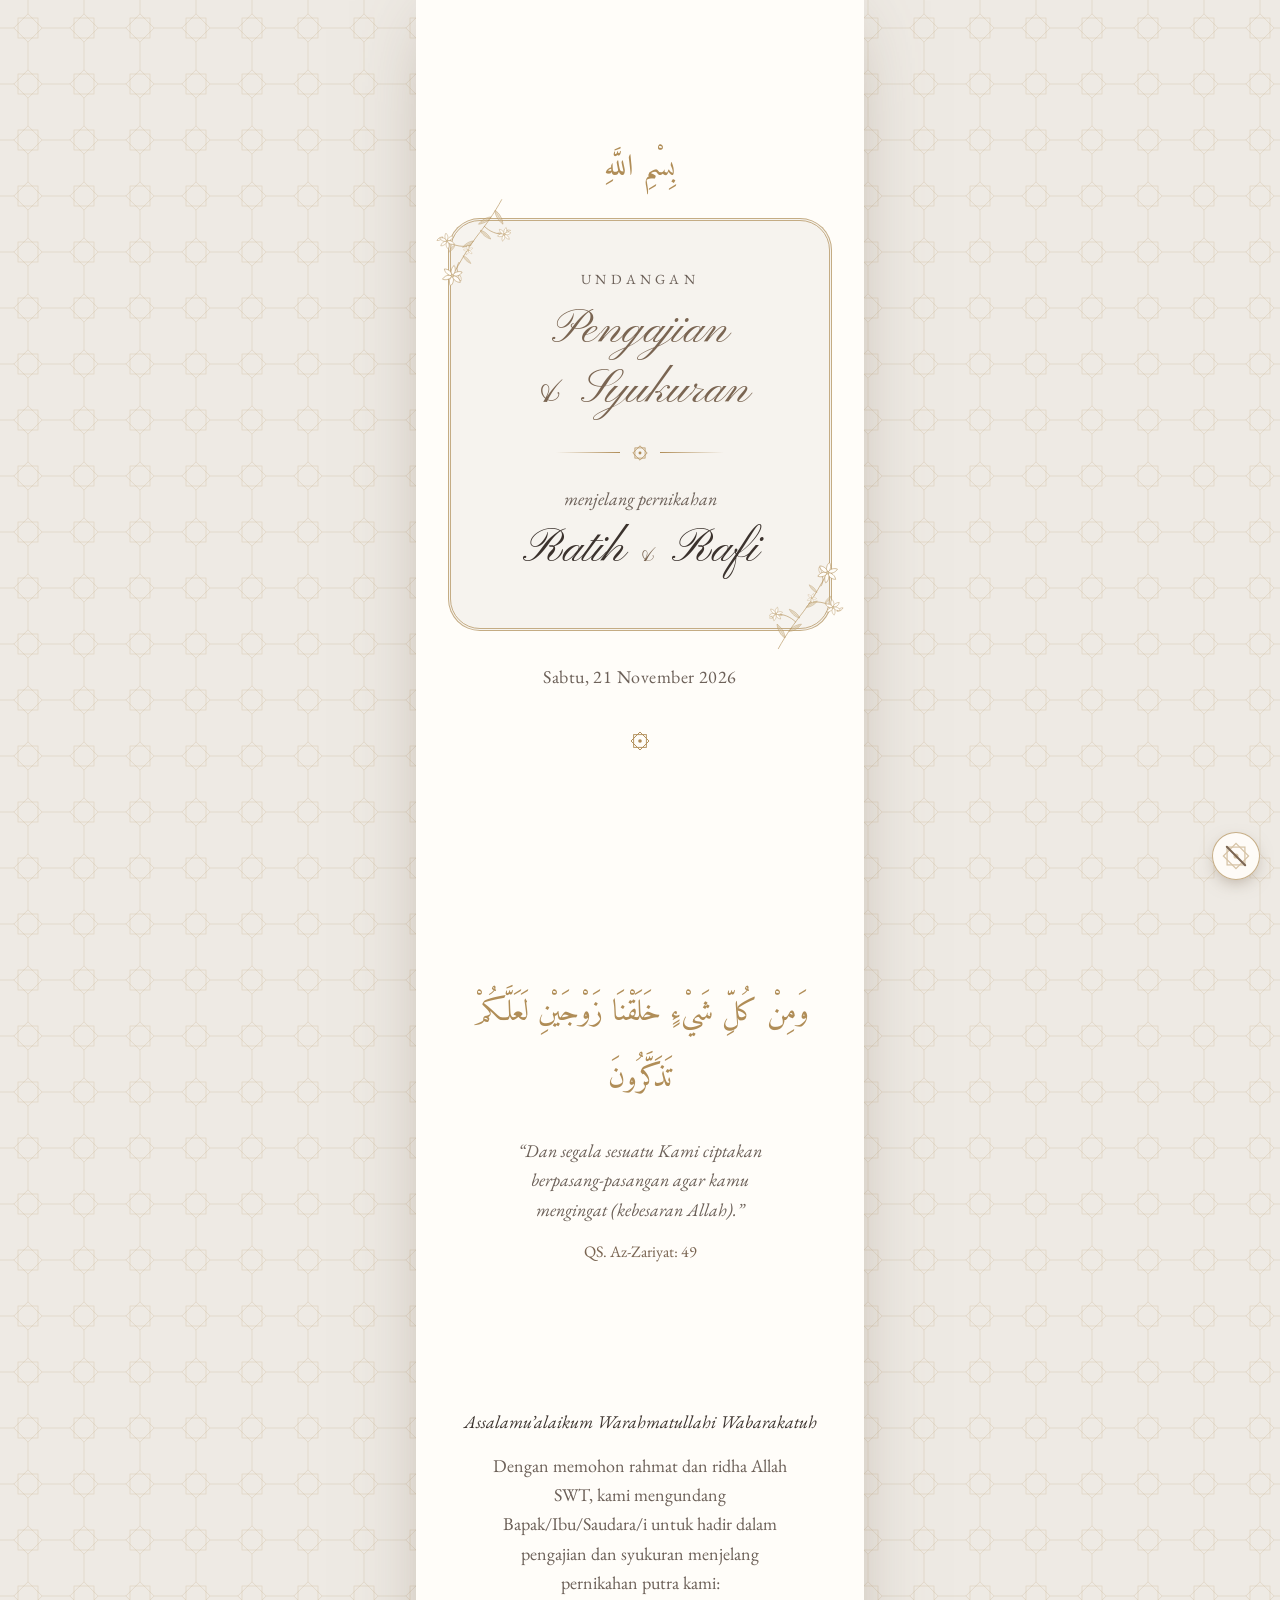
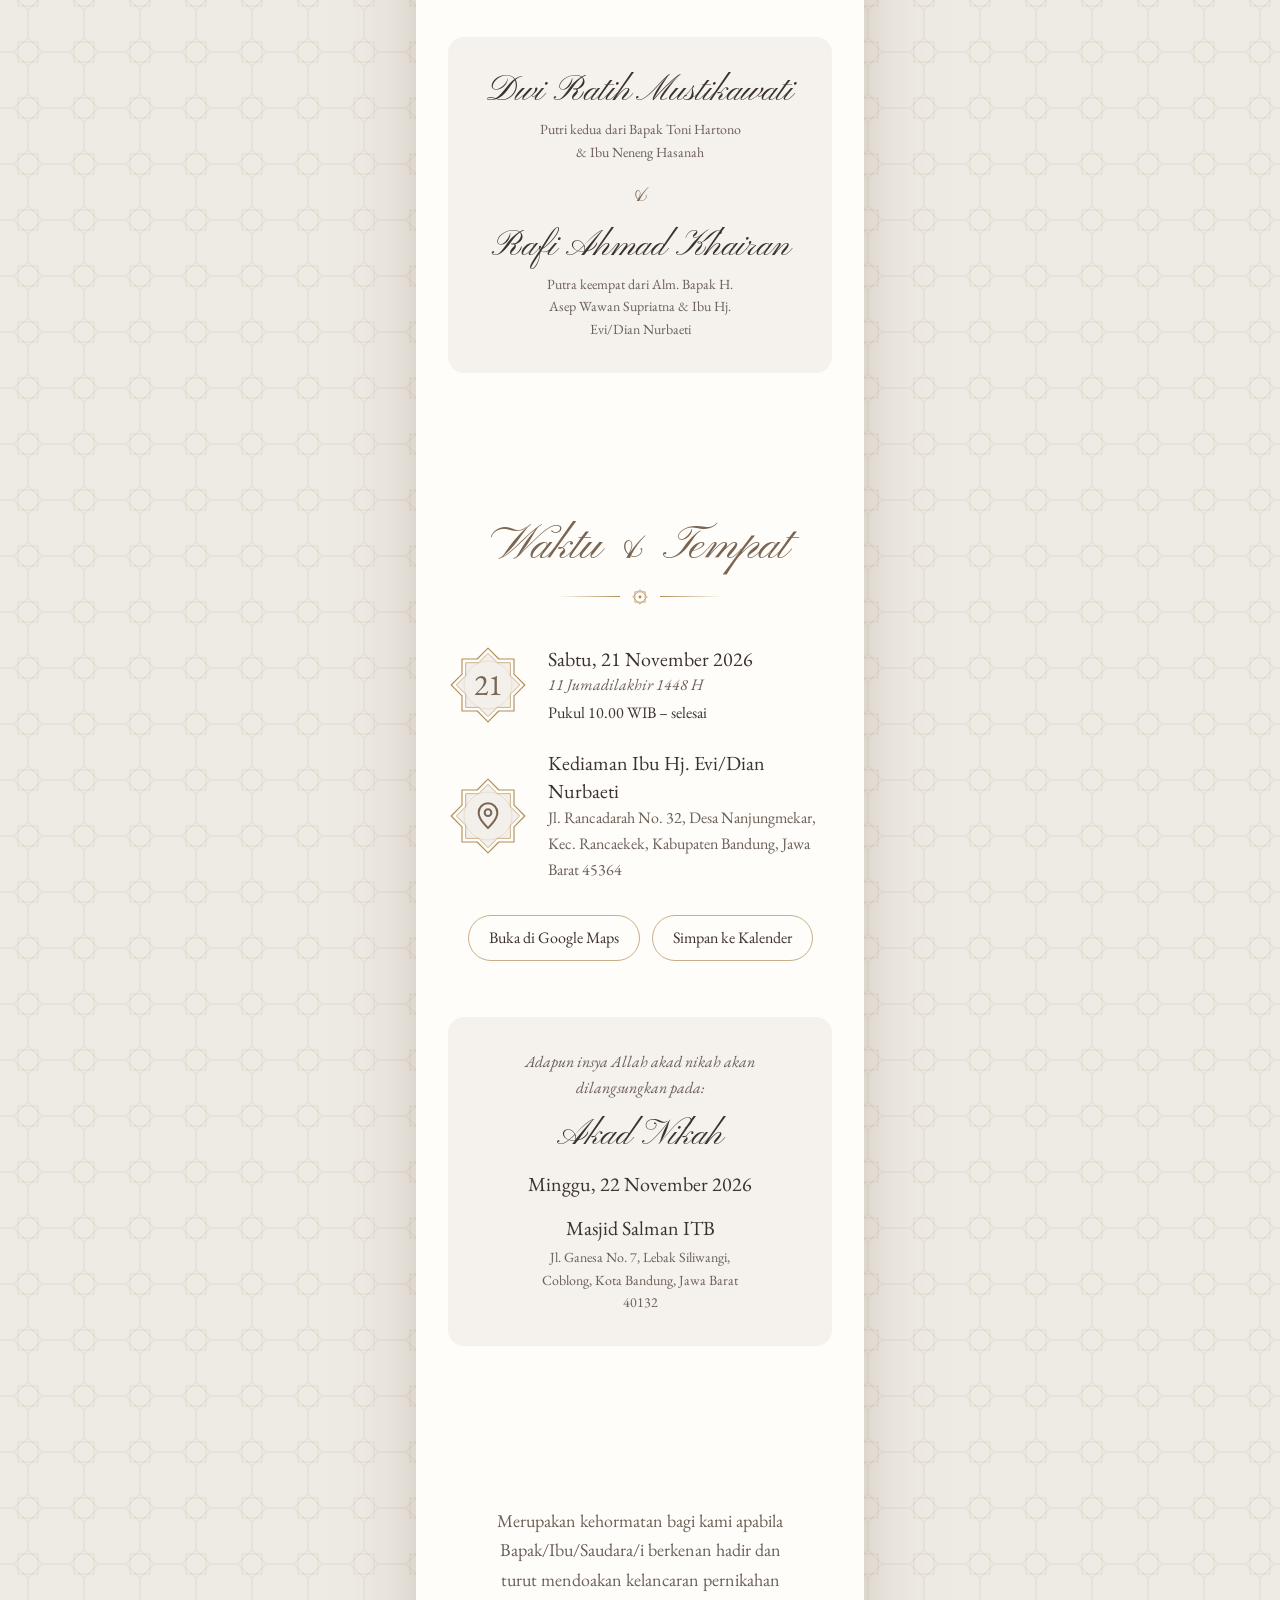
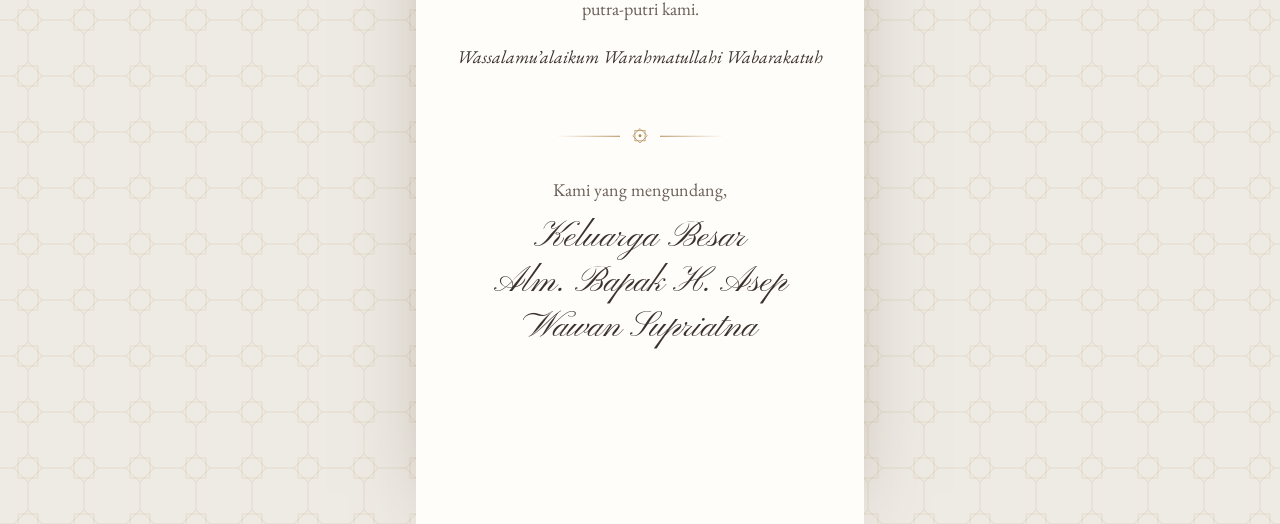
==== commit 3688fc9d: "PDF: kolom Hadir menggantikan Voucher & Suvenir" ====
--- a/syukuran-rafi/index.html
+++ b/syukuran-rafi/index.html
@@ -18,7 +18,7 @@
       href="https://fonts.googleapis.com/css2?family=Amiri:wght@400;700&family=EB+Garamond:ital,wght@0,400;0,500;1,400&family=Pinyon+Script&display=swap"
       rel="stylesheet"
     />
-    <script type="module" crossorigin src="/assets/index-CUYy4KFv.js"></script>
+    <script type="module" crossorigin src="/assets/index-BYqrj53g.js"></script>
     <link rel="modulepreload" crossorigin href="/assets/rolldown-runtime-hePW80VL.js">
     <link rel="stylesheet" crossorigin href="/assets/index-T5nTk975.css">
   </head>
